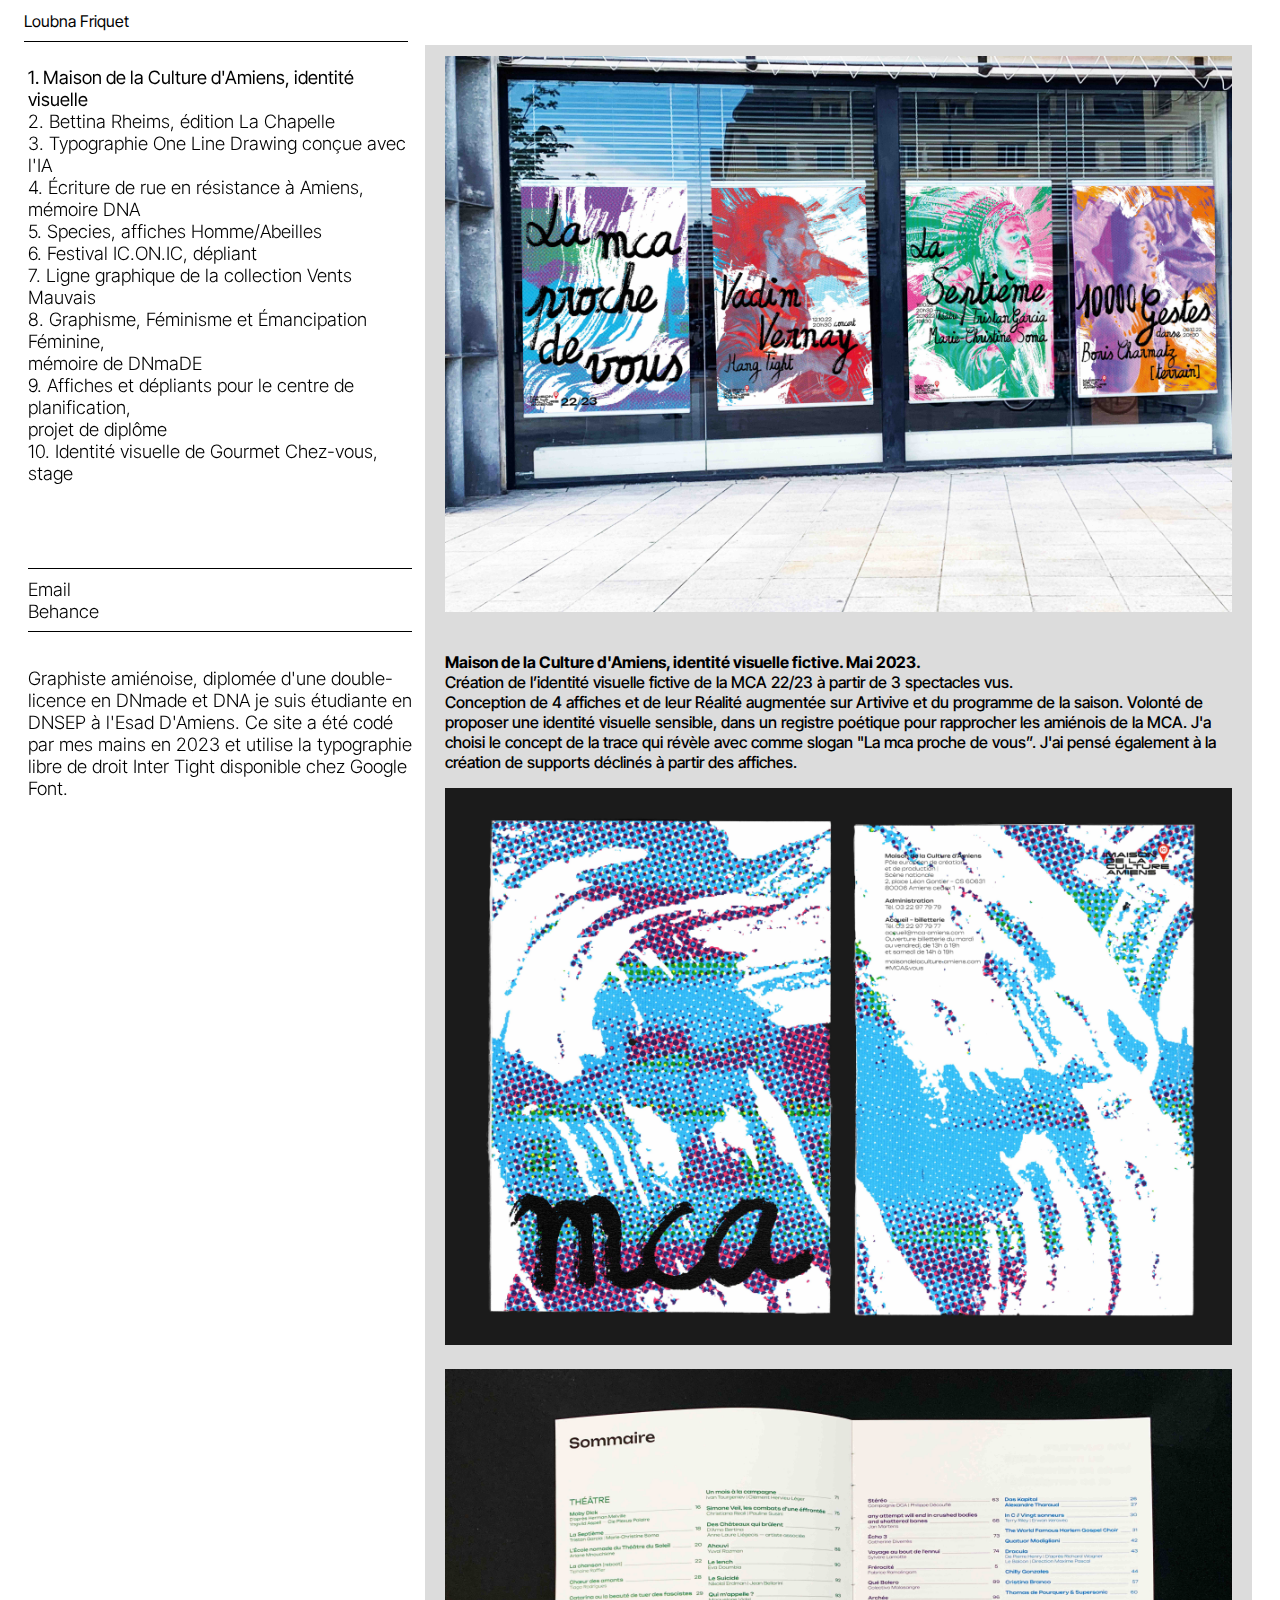
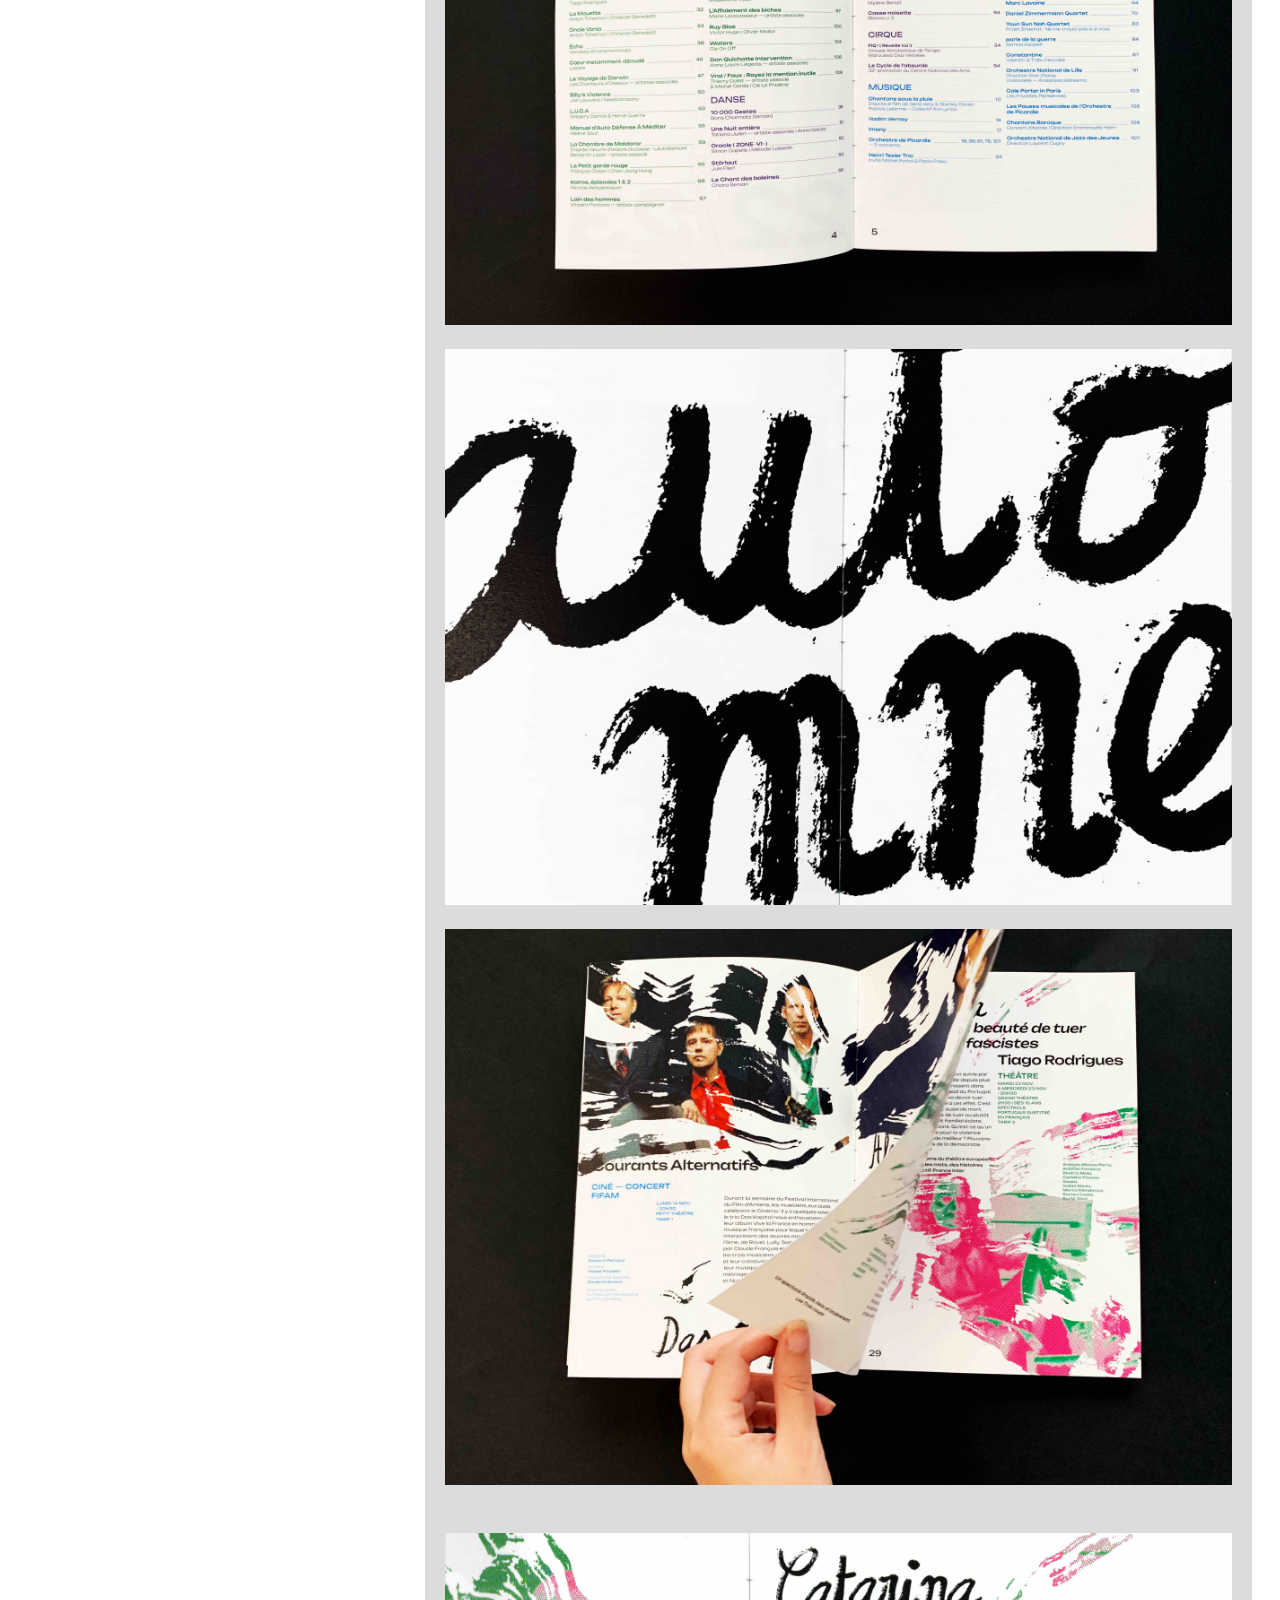
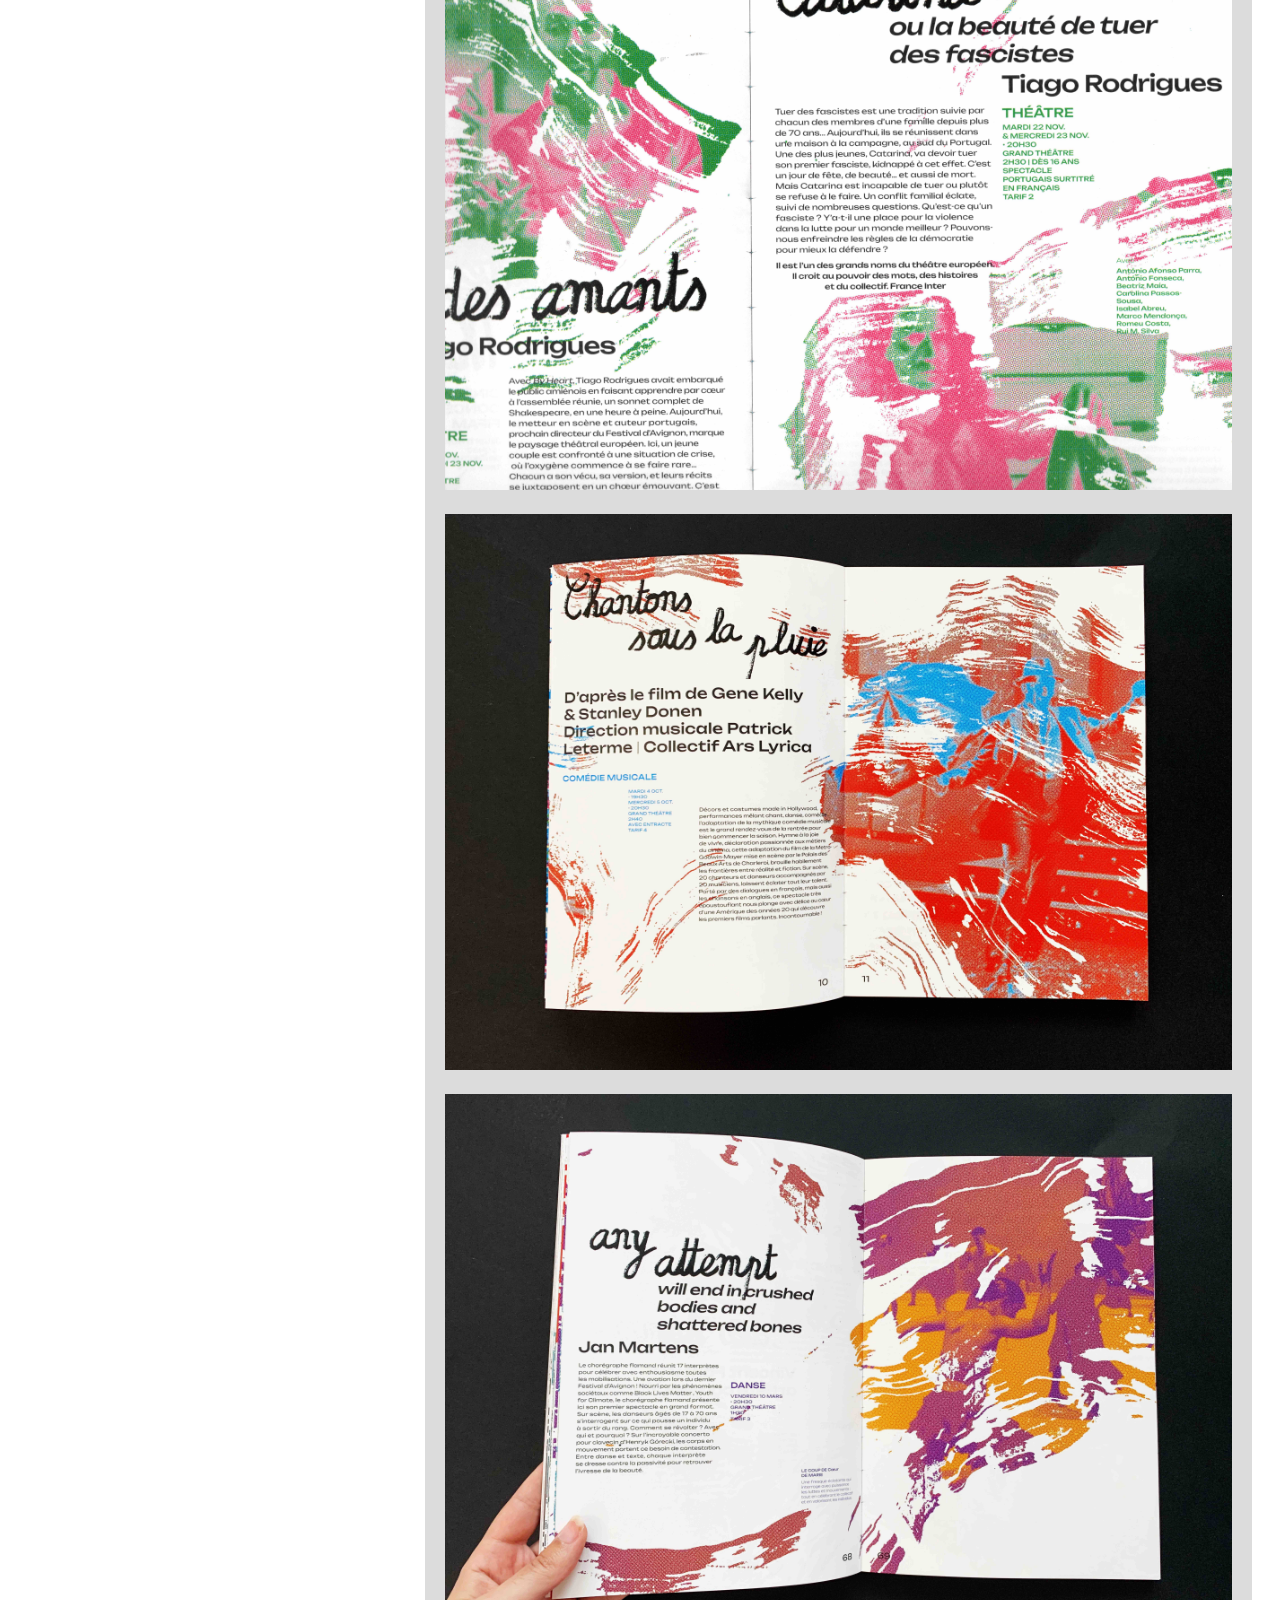
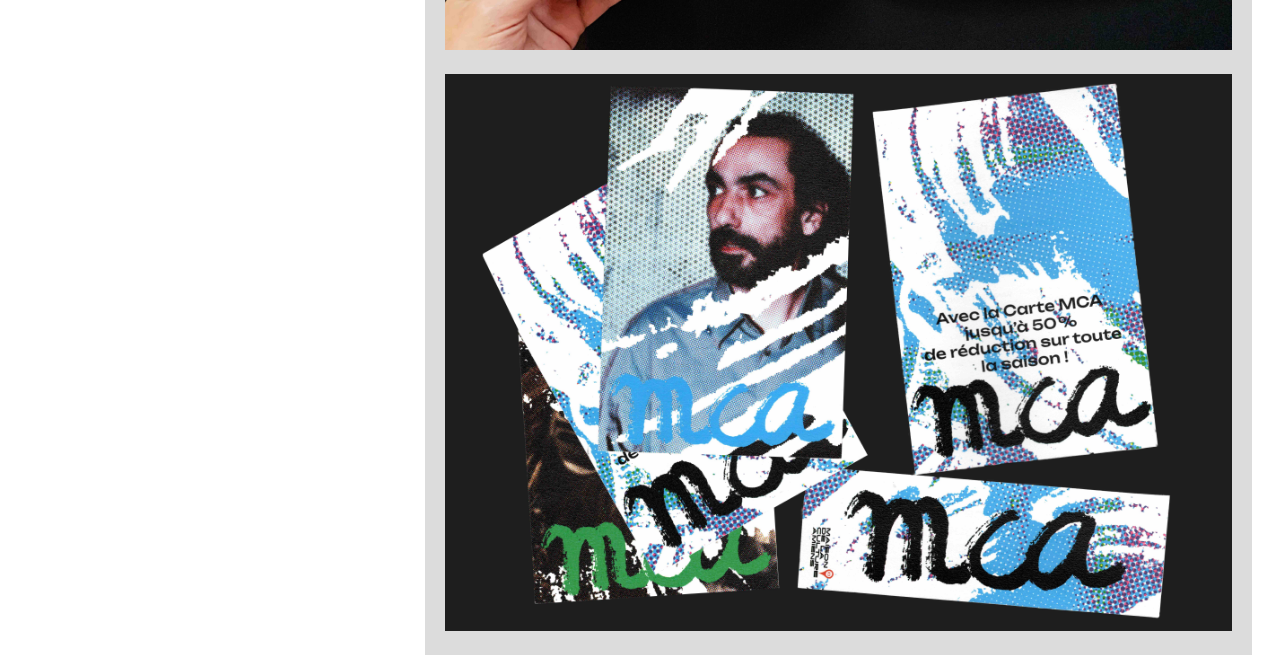
==== index.html @ a7efca05 "Add files via upload" ====
<!DOCTYPE html>
<html> 
  <head> 
    <title> Loubna Friquet </title> 
    <meta charset="UTF-8">
     <link rel="stylesheet" href="style.css">
     
     	<link rel="preconnect" href="https://fonts.googleapis.com">
<link rel="preconnect" href="https://fonts.gstatic.com" crossorigin>
<link href="https://fonts.googleapis.com/css2?family=Inter+Tight:ital,wght@0,200;0,300;0,400;0,500;1,400;1,500&display=swap" rel="stylesheet">

  <link rel="preconnect" href="https://fonts.googleapis.com">
    <link rel="preconnect" href="https://fonts.gstatic.com" crossorigin>
    <link href="https://fonts.googleapis.com/css2?family=Space+Mono:ital,wght@0,400;0,700;1,400;1,700&display=swap" rel="stylesheet">

<meta name="viewport" content="width=device-width, initial-scale=1.0, viewport-fit=cover">

 <script>
        // JavaScript function to toggle the menu visibility
        function toggleMenu() {
            var menu = document.getElementById("menu");
            menu.classList.toggle("active");
        }


</script>



  </head>
  <body>

    <header> 
      <h1> Loubna Friquet
    </h1> 

 <div class="filet1">
 <hr>
 </div>

    </header>

<div class="nav-toggle" onclick="toggleMenu()">
    <span></span>
    <span></span>
    <span></span>
</div>

  
<nav id="menu">

    <ul id=projets>

        
            <a href="index.html"> <strong> 1. Maison de la Culture d'Amiens, identité visuelle </strong> </a> <br>
        
            <a href="bettina/bettina-rheims.html"> 2. Bettina Rheims, édition La Chapelle</a> <br>
        
            <a href="one/one-line-drawing.html"> 3. Typographie One Line Drawing conçue avec l'IA</a> <br>
        
            <a href="memoire-dna/memoire-dna.html#"> 4. Écriture de rue en résistance à Amiens, mémoire DNA </a> <br>
        
            <a href="#"> 5. Species, affiches Homme/Abeilles</a> <br>
        
            <a href="#"> 6. Festival IC.ON.IC, dépliant</a> <br>
        
            <a href="#"> 7. Ligne graphique de la collection Vents Mauvais </a> <br>
        
            <a href="#"> 8. Graphisme, Féminisme et Émancipation Féminine, <br> mémoire de DNmaDE</a> <br>
        
            <a href="#"> 9. Affiches et dépliants pour le centre de planification, <br> projet de diplôme </a> <br>
        
            <a href="#"> 10. Identité visuelle de Gourmet Chez-vous, stage </a> <br>

</ul>

       <ul id=infos>
 <div class="filet2">
 <hr>
 </div>

        <li>
            <a href="mailto:loubna.friquet@gmail.com"> Email</a>
        </li>


        <li>
            <a href="https://www.behance.net/loubnafriq9013"target="_blank" rel="noopener noreferrer"> Behance </a>
         <div class="filet2">
 <hr>
 </div>    
        </li>
</ul>
         <ul id=infos2>

        <li>
            <p>
              Graphiste amiénoise, diplomée d'une double-licence en DNmade et DNA je suis étudiante en DNSEP à l'Esad D'Amiens.
              Ce site a été codé par mes mains en 2023 et utilise la typographie libre de droit Inter Tight disponible chez Google Font.

            </p>
           
        </li>

</ul>

</nav>



<main>

  <div class="container">
    <div class="element1">

  <img src="mca3.jpeg" class="responsive-image">

  </div>

   <div class="element2">
  <p> <strong> Maison de la Culture d'Amiens, identité visuelle fictive. Mai 2023.</strong> <Br>
    Création de l’identité visuelle fictive de la MCA 22/23 à partir de 3 spectacles vus. <br> Conception de 4 affiches et de leur Réalité augmentée sur Artivive et du programme de la saison. 
Volonté de proposer une identité visuelle sensible, dans un registre poétique pour rapprocher les amiénois de la MCA. J'a choisi le concept de la trace qui révèle avec comme slogan "La mca proche de vous”. J'ai pensé également à la création de supports déclinés à partir des affiches. 
  </p>

  </div>
  <div class="element3">
  <img src="mca1.jpeg" alt>
    <img src="mca10.jpeg" alt> 
  <img src="mca4.jpeg" alt>
  <img src="mca8.jpeg" alt>
  <img src="mca9.jpeg" alt>
  <img src="mca.jpeg" alt>
  <img src="mc7.jpeg" alt>
  <img src="mca5.jpeg" alt>
  <div class="element4">
  <img src="mca11.jpeg" alt>
  </div>


</main>

    
  </body>
</html>
---- style.css ----
header {
    margin: 0;
    padding-left: 1rem;
    position: fixed;
    width: 100%;
    height: 5%;
    background-color: white;
}

body {
    margin-top: 0;
}

h1 {
    font-family: 'Inter Tight', sans-serif;
    font-style: regular;
    font-weight: 400;
    font-size: 1rem;
    color: black;
}

hr {
    color: black;
    background-color: black;
    border: none;
    height: 1px;
    width: 30%;
    margin-left: 0;
}

#menu {
    position: fixed;
    width: 33%;
    height: 100%;
    padding-top: 3rem;
    padding-left: 0;
    margin-right: 1rem;
    float: left;
}

#menu {
    font-family: 'Inter Tight', sans-serif;
    font-style: light;
    font-weight: 300;

}

#projets {
    position: fixed;
    width: 30%;
    height: 100%;
    padding-left: 1.25rem;
    float: left;
}

#projets {
    font-family: 'Inter Tight', sans-serif;
    font-style: light;
    font-weight: 300;
    font-size: 1.15rem;  
}

#infos {
    position: fixed;
    width: 100%;
    height: 100%;
    padding-left: 1.25rem;
    top: 60%;
    float: left;
}

#infos {
    font-family: 'Inter Tight', sans-serif;
    font-style: light;
    font-weight: 300;
    font-size: 1.15rem;
}

#infos2 {
    position: fixed;
    padding-left: 1.25rem;
    width: 30%;
    height: 100%;
    top: 70%;
    float: left;
}

#infos2 {
    font-family: 'Inter Tight', sans-serif;
    font-style: light;
    font-weight: 300;
    font-size: 1.15rem;
}

nav ul {
    list-style-type: none;   
}

main {
    width: auto;
    height: auto;
    padding-top: 3.5rem;
    padding-left: 1.25rem;
    padding-right: 1.25rem;
    float: left;
    margin-left: 33%;
    margin-right: 1.25rem;
    background-color: #DCDCDC;
}

a:link, a:visited, a:hover, a:active {
    color: black;
    text-decoration: none;
}




img {
    padding-bottom: 1.25rem;
    width: 100%;
    height: auto;
}




.element2 p {
    font-family: 'Inter Tight', sans-serif;
    font-style: medium;
    font-weight: 500;
    font-size: 1rem;
}

.elementtexte p {
    font-family: 'Inter Tight', sans-serif;
    font-style: medium;
    font-weight: 500;
    font-size: 1rem;
}

.responsive-image {
    width: 100%; /* Remplacez la valeur en pixels par un pourcentage */
    height: auto;
}

@media all and (max-device-width: 991px) {
    #menu {
        position: fixed;
        top: 0;
        left: 0;
        width: 100%;
        height: 100%;
        background-color: white;
        z-index: 999;
        transform: translateX(-100%);
        transition: transform 0.3s ease-in-out;
    }

.filet1 {
    color: black;
    background-color: black;
    border: none;
    height: 1px;
    width: 90%;
    margin-left: 0rem;
}
   
.filet2 {
    color: black;
    background-color: black;
    border: none;
    height: 1px;
    width: 90%;
    margin-left: 1rem;
}

  #projets
  {
  position: fixed;
  width: 100%;
  height: 100%;
  padding-left: 2rem;
  padding: 0;
  float: left;
  display: flex;
  flex-direction: column; 
  
}


 #projets {
    font-family: 'Inter Tight', sans-serif;
    font-style: light;
    font-weight: 300;
    font-size: 0.9rem;


}




    #infos2 {
        top: 15rem;
        left: 1rem;
        max-width: 90%;
        top: 80%;
    }

  #infos {
    position: fixed;
    width: 100%;
    height: 100%;
    padding-left: 1.25rem;
    top: 65%;
    float: left;
}

#infos {
    font-family: 'Inter Tight', sans-serif;
    font-style: light;
    font-weight: 300;
    font-size: 0.9rem;


}

    #infos2 {
        width: 90%;
        font-family: 'Inter Tight', sans-serif;
        font-style: light;
        font-weight: 300;
        font-size: 0.9rem;
    }

    .nav-toggle {
        position: fixed;
        top: 1rem;
        right: 1rem;
        z-index: 1000;
        cursor: pointer;
    }

    .nav-toggle span {
        display: block;
        width: 2.5rem;
        height: 0.125rem;
        margin-bottom: 0.25rem;
        background-color: black;
        transition: transform 0.3s ease-in-out;
    }

    .nav-toggle span:last-child {
        margin-bottom: 0;
    }

    .nav-toggle.active span:first-child {
        transform: translateY(0.375rem) rotate(45deg);
    }

    .nav-toggle.active span:nth-child(2) {
        opacity: 0;
    }

    .nav-toggle.active span:last-child {
        transform: translateY(-0.375rem) rotate(-45deg);
    }

    #menu.active {
        transform: translateX(0);
    }

    #menu ul {
        list-style-type: none;
        padding: 0;
        margin: 0;
    }

    #menu li {
        margin: 0rem;
    }

    #menu a {
        display: block;
        padding: 1rem;
        text-decoration: none;
        color: black;
    }

    main {
        width: 100%;
        margin-left: 0;
        margin-right: 0;
        padding-left: 1.25rem;
        padding-right: 1.25rem;
        padding-bottom: 1.25rem;
        background-color: white;

    }

   

    .element2 p {
        width: 80%;
    }

    .elementtexte p {
        width: 80%;
    }

    body {
        width: fit-content(95%);
        padding-right: 1.25rem;
    }
}
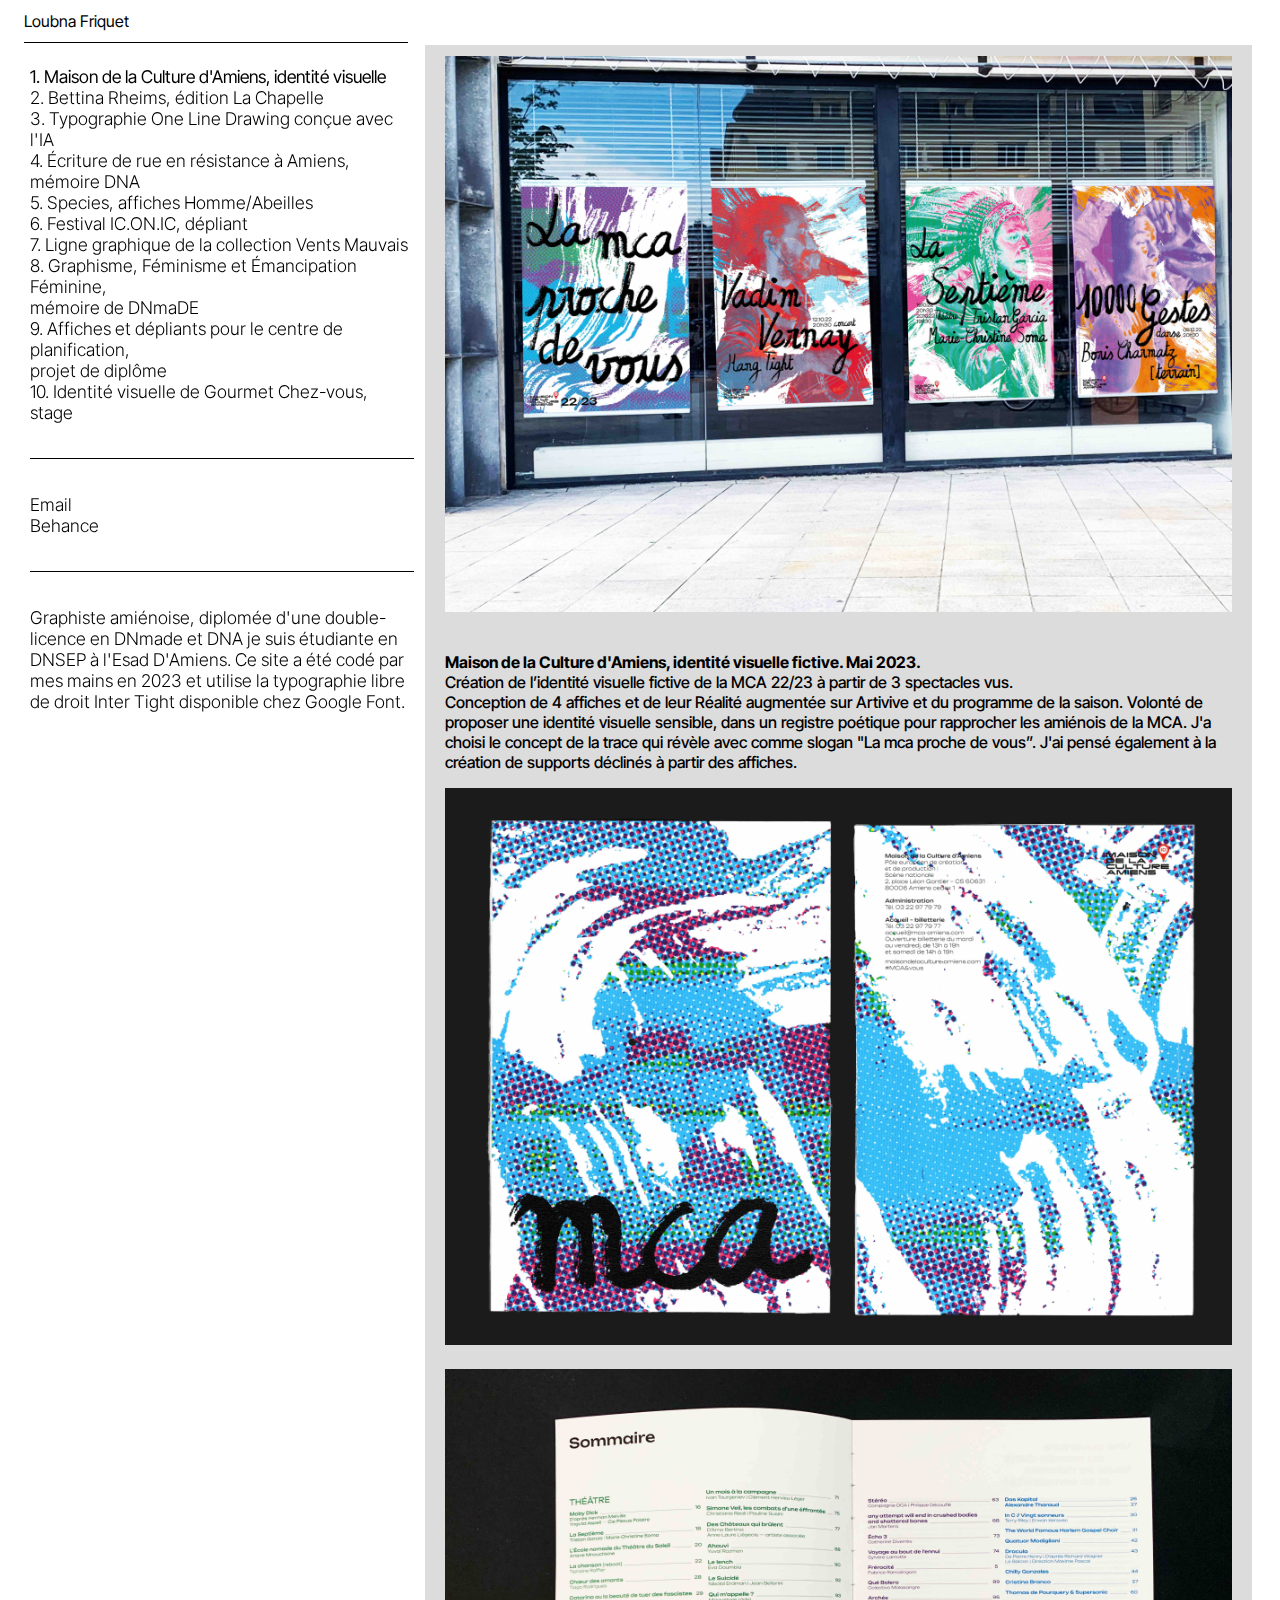
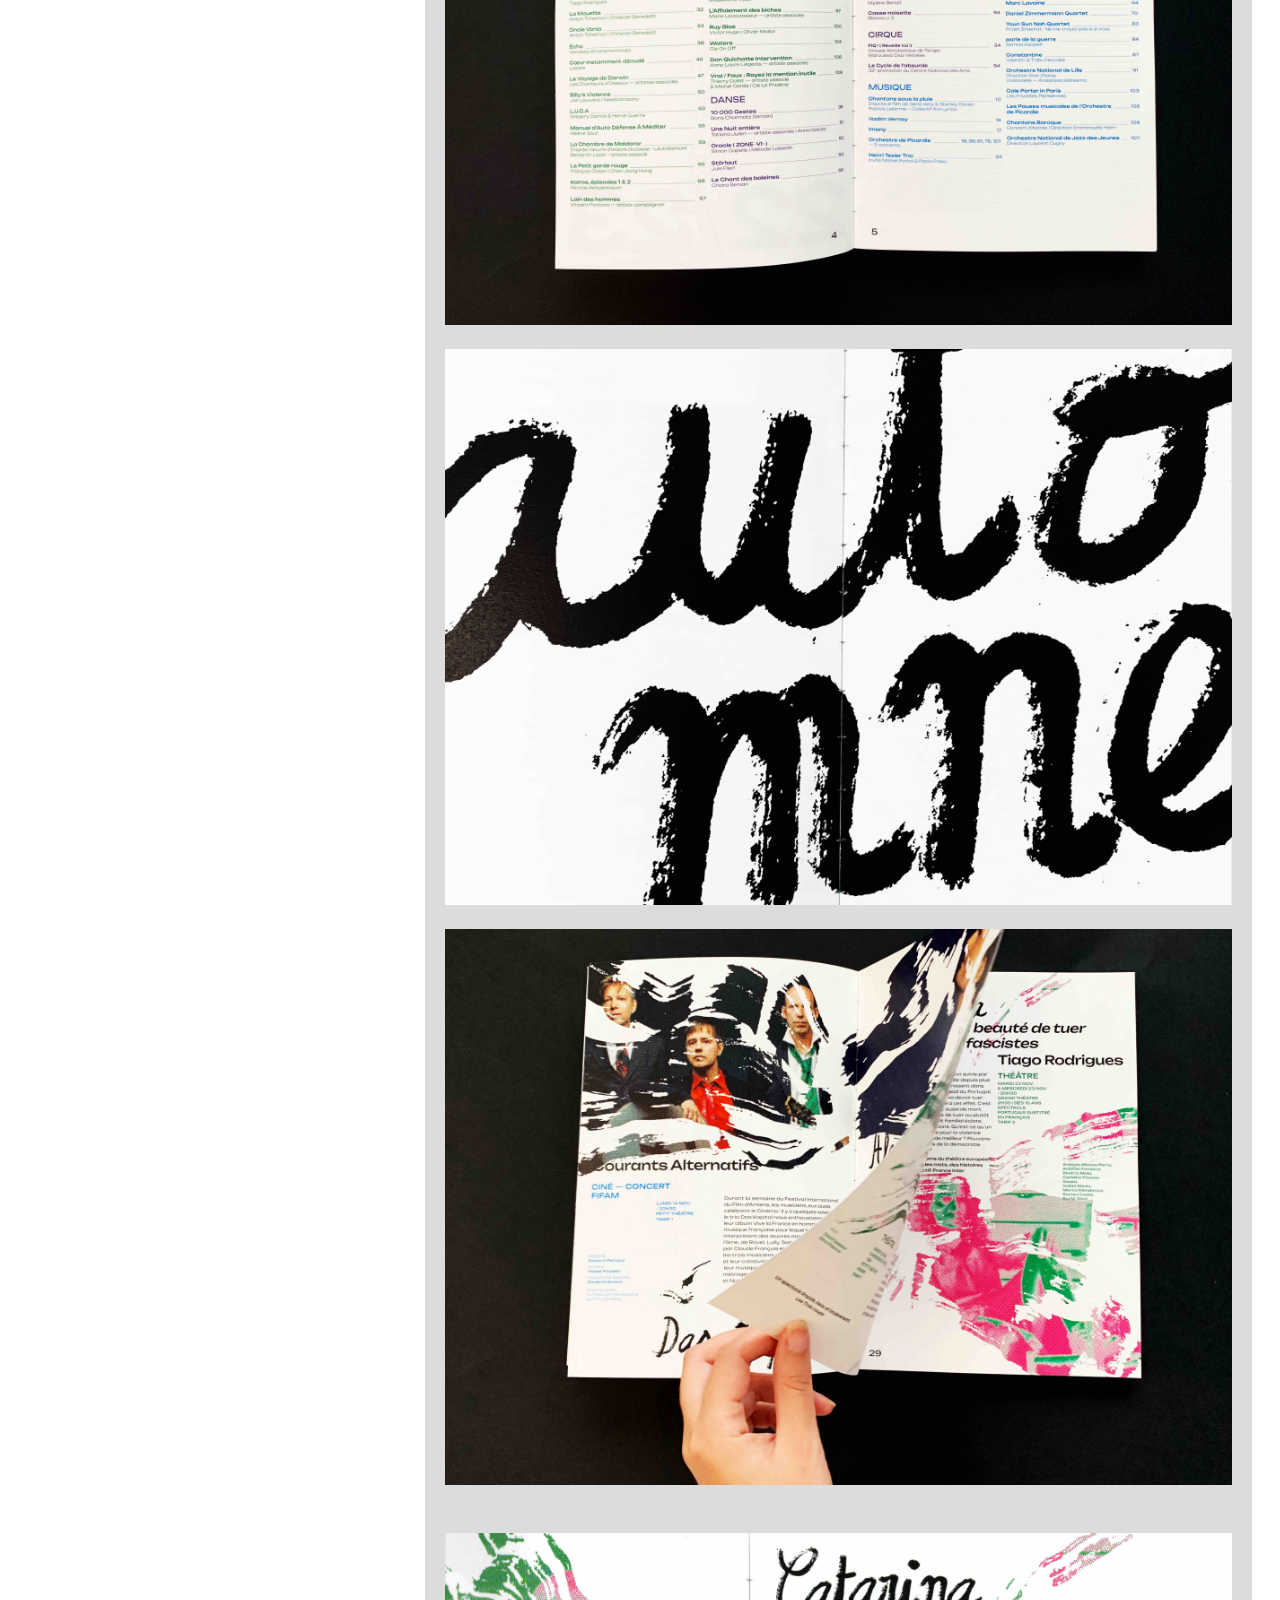
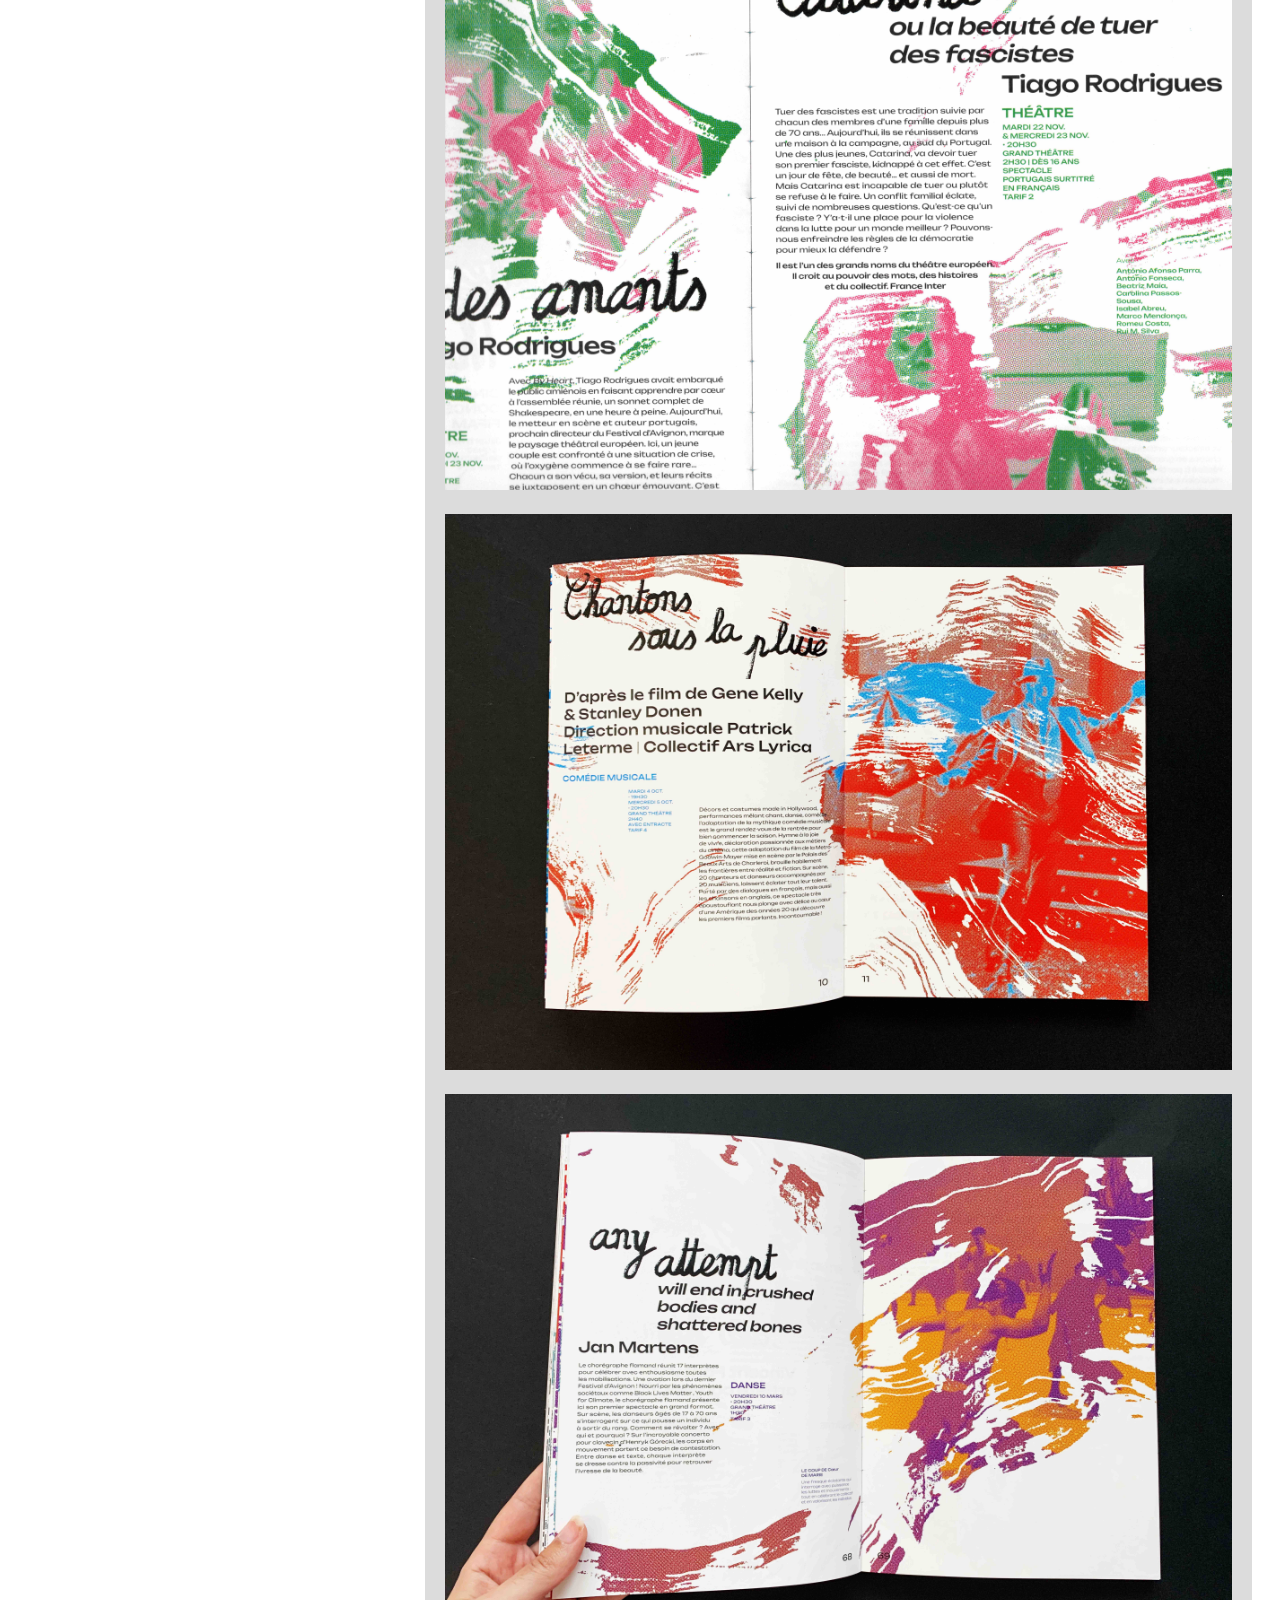
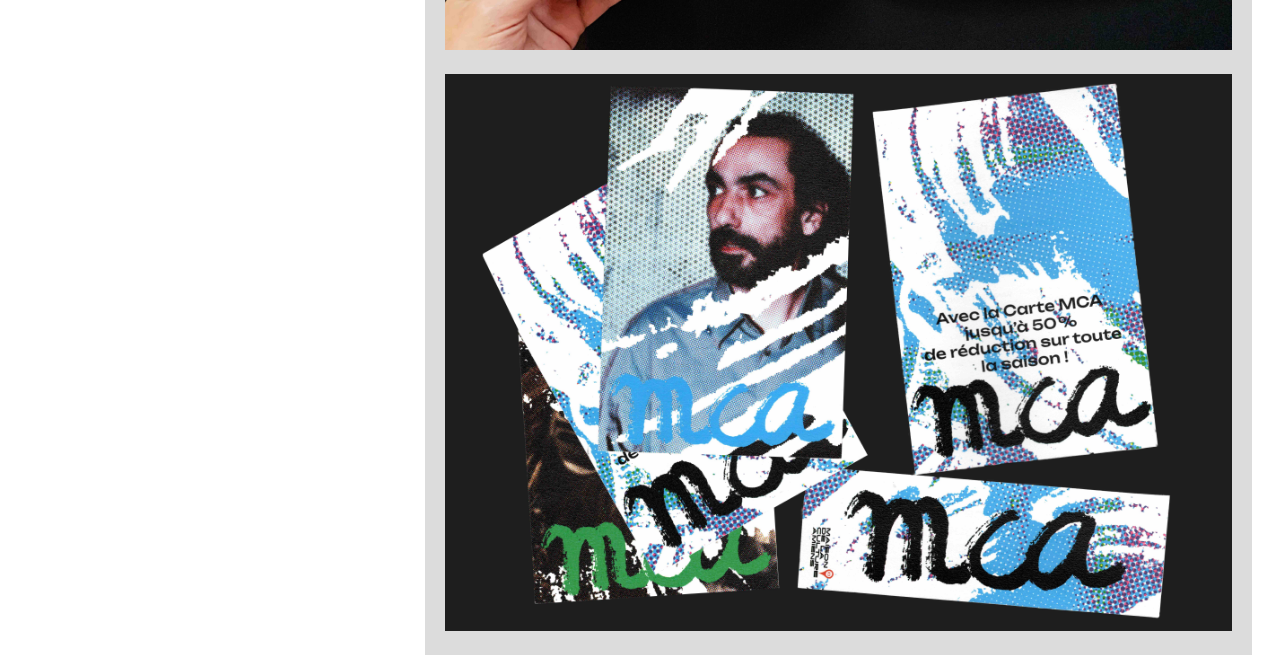
==== commit e8d02e10: "Update index.html" ====
--- a/index.html
+++ b/index.html
@@ -35,7 +35,7 @@
     </h1> 
 
  <div class="filet1">
- <hr>
+ <hr />
  </div>
 
     </header>
@@ -51,33 +51,50 @@
 
     <ul id=projets>
 
+        <li>
+            <a href="index.html"> <strong> 1. Maison de la Culture d'Amiens, identité visuelle </strong> </a> 
+        </li>
+        <li>
+            <a href="bettina/bettina-rheims.html"> 2. Bettina Rheims, édition La Chapelle</a>
+        </li>
+        <li>
+            <a href="one/one-line-drawing.html"> 3. Typographie One Line Drawing conçue avec l'IA</a>
+        </li>
+        <li>
+            <a href="memoire-dna/memoire-dna.html#"> 4. Écriture de rue en résistance à Amiens, mémoire DNA </a>
+        </li>
+
+        <li>
+            <a href="#"> 5. Species, affiches Homme/Abeilles</a>
+        </li>
+
+        <li>
+            <a href="#"> 6. Festival IC.ON.IC, dépliant</a>
+        </li>
+
+        <li>
+            <a href="#"> 7. Ligne graphique de la collection Vents Mauvais </a>
+        </li>
+
+        <li>
+            <a href="#"> 8. Graphisme, Féminisme et Émancipation Féminine, <br> mémoire de DNmaDE</a>
+        </li>
+
+         <li>
+            <a href="#"> 9. Affiches et dépliants pour le centre de planification, <br> projet de diplôme </a>
+        </li>
+
+        <li>
+            <a href="#"> 10. Identité visuelle de Gourmet Chez-vous, stage </a>
         
-            <a href="index.html"> <strong> 1. Maison de la Culture d'Amiens, identité visuelle </strong> </a> <br>
-        
-            <a href="bettina/bettina-rheims.html"> 2. Bettina Rheims, édition La Chapelle</a> <br>
-        
-            <a href="one/one-line-drawing.html"> 3. Typographie One Line Drawing conçue avec l'IA</a> <br>
-        
-            <a href="memoire-dna/memoire-dna.html#"> 4. Écriture de rue en résistance à Amiens, mémoire DNA </a> <br>
-        
-            <a href="#"> 5. Species, affiches Homme/Abeilles</a> <br>
-        
-            <a href="#"> 6. Festival IC.ON.IC, dépliant</a> <br>
-        
-            <a href="#"> 7. Ligne graphique de la collection Vents Mauvais </a> <br>
-        
-            <a href="#"> 8. Graphisme, Féminisme et Émancipation Féminine, <br> mémoire de DNmaDE</a> <br>
-        
-            <a href="#"> 9. Affiches et dépliants pour le centre de planification, <br> projet de diplôme </a> <br>
-        
-            <a href="#"> 10. Identité visuelle de Gourmet Chez-vous, stage </a> <br>
 
-</ul>
+        </li>
 
-       <ul id=infos>
- <div class="filet2">
- <hr>
- </div>
+ 
+ <hr />
+
+
+
 
         <li>
             <a href="mailto:loubna.friquet@gmail.com"> Email</a>
@@ -86,21 +103,21 @@
 
         <li>
             <a href="https://www.behance.net/loubnafriq9013"target="_blank" rel="noopener noreferrer"> Behance </a>
-         <div class="filet2">
- <hr>
- </div>    
         </li>
-</ul>
-         <ul id=infos2>
 
-        <li>
+   
+    <hr/>   
+
+        
+
+      
             <p>
               Graphiste amiénoise, diplomée d'une double-licence en DNmade et DNA je suis étudiante en DNSEP à l'Esad D'Amiens.
               Ce site a été codé par mes mains en 2023 et utilise la typographie libre de droit Inter Tight disponible chez Google Font.
 
             </p>
            
-        </li>
+        
 
 </ul>
 
@@ -113,7 +130,7 @@
   <div class="container">
     <div class="element1">
 
-  <img src="mca3.jpeg" class="responsive-image">
+  <img src="mca3.jpeg">
 
   </div>
 
@@ -133,13 +150,12 @@
   <img src="mca.jpeg" alt>
   <img src="mc7.jpeg" alt>
   <img src="mca5.jpeg" alt>
-  <div class="element4">
   <img src="mca11.jpeg" alt>
-  </div>
+
 
 
 </main>
 
     
   </body>
-</html>+</html>
--- a/style.css
+++ b/style.css
@@ -1,6 +1,6 @@
 header {
     margin: 0;
-    padding-left: 1rem;
+    padding-left: 1em;
     position: fixed;
     width: 100%;
     height: 5%;
@@ -15,28 +15,49 @@
     font-family: 'Inter Tight', sans-serif;
     font-style: regular;
     font-weight: 400;
-    font-size: 1rem;
-    color: black;
-}
-
-hr {
+    font-size: 1em;
+    color: black;
+}
+
+.filet1
+{
     color: black;
     background-color: black;
     border: none;
     height: 1px;
     width: 30%;
     margin-left: 0;
-}
+    margin-top: -1.3em;
+    margin-bottom: 2em;
+}
+
+
+hr
+{
+    color: black;
+    background-color: black;
+    border: none;
+    height: 1px;
+    width: 100%;
+    margin-left: 0;
+    margin-top: 2em;
+    margin-bottom: 2em;
+}
+
 
 #menu {
     position: fixed;
     width: 33%;
     height: 100%;
-    padding-top: 3rem;
+    padding-top: 3em;
     padding-left: 0;
-    margin-right: 1rem;
+    margin-right: 1em;
     float: left;
-}
+ 
+ 
+}
+
+
 
 #menu {
     font-family: 'Inter Tight', sans-serif;
@@ -48,8 +69,8 @@
 #projets {
     position: fixed;
     width: 30%;
-    height: 100%;
-    padding-left: 1.25rem;
+    max-height: 100%;
+    padding-left: 1.25em;
     float: left;
 }
 
@@ -57,40 +78,12 @@
     font-family: 'Inter Tight', sans-serif;
     font-style: light;
     font-weight: 300;
-    font-size: 1.15rem;  
-}
-
-#infos {
-    position: fixed;
-    width: 100%;
-    height: 100%;
-    padding-left: 1.25rem;
-    top: 60%;
-    float: left;
-}
-
-#infos {
-    font-family: 'Inter Tight', sans-serif;
-    font-style: light;
-    font-weight: 300;
-    font-size: 1.15rem;
-}
-
-#infos2 {
-    position: fixed;
-    padding-left: 1.25rem;
-    width: 30%;
-    height: 100%;
-    top: 70%;
-    float: left;
-}
-
-#infos2 {
-    font-family: 'Inter Tight', sans-serif;
-    font-style: light;
-    font-weight: 300;
-    font-size: 1.15rem;
-}
+    font-size: 1.1em;
+    overflow-y: scroll; /* Permet de faire défiler le contenu si nécessaire */
+}
+
+
+
 
 nav ul {
     list-style-type: none;   
@@ -99,12 +92,12 @@
 main {
     width: auto;
     height: auto;
-    padding-top: 3.5rem;
-    padding-left: 1.25rem;
-    padding-right: 1.25rem;
+    padding-top: 3.5em;
+    padding-left: 1.25em;
+    padding-right: 1.25em;
     float: left;
     margin-left: 33%;
-    margin-right: 1.25rem;
+    margin-right: 1.25em;
     background-color: #DCDCDC;
 }
 
@@ -117,7 +110,7 @@
 
 
 img {
-    padding-bottom: 1.25rem;
+    padding-bottom: 1.25em;
     width: 100%;
     height: auto;
 }
@@ -129,14 +122,14 @@
     font-family: 'Inter Tight', sans-serif;
     font-style: medium;
     font-weight: 500;
-    font-size: 1rem;
+    font-size: 1em;
 }
 
 .elementtexte p {
     font-family: 'Inter Tight', sans-serif;
     font-style: medium;
     font-weight: 500;
-    font-size: 1rem;
+    font-size: 1em;
 }
 
 .responsive-image {
@@ -158,21 +151,16 @@
     }
 
 .filet1 {
-    color: black;
-    background-color: black;
-    border: none;
-    height: 1px;
+ 
     width: 90%;
-    margin-left: 0rem;
+    margin-left: 0em;
 }
    
-.filet2 {
-    color: black;
-    background-color: black;
-    border: none;
-    height: 1px;
-    width: 90%;
-    margin-left: 1rem;
+hr {
+    
+    max-width: 90%;
+    margin-left: 1em;
+
 }
 
   #projets
@@ -180,7 +168,7 @@
   position: fixed;
   width: 100%;
   height: 100%;
-  padding-left: 2rem;
+  padding-left: 2em;
   padding: 0;
   float: left;
   display: flex;
@@ -193,46 +181,11 @@
     font-family: 'Inter Tight', sans-serif;
     font-style: light;
     font-weight: 300;
-    font-size: 0.9rem;
-
-
-}
-
-
-
-
-    #infos2 {
-        top: 15rem;
-        left: 1rem;
-        max-width: 90%;
-        top: 80%;
-    }
-
-  #infos {
-    position: fixed;
-    width: 100%;
-    height: 100%;
-    padding-left: 1.25rem;
-    top: 65%;
-    float: left;
-}
-
-#infos {
-    font-family: 'Inter Tight', sans-serif;
-    font-style: light;
-    font-weight: 300;
-    font-size: 0.9rem;
-
-
-}
-
-    #infos2 {
-        width: 90%;
-        font-family: 'Inter Tight', sans-serif;
-        font-style: light;
-        font-weight: 300;
-        font-size: 0.9rem;
-    }
+    font-size: 0.7em;
+
+
+}
+
 
     .nav-toggle {
         position: fixed;
@@ -278,12 +231,12 @@
     }
 
     #menu li {
-        margin: 0rem;
+        margin: 0em;
     }
 
     #menu a {
         display: block;
-        padding: 1rem;
+        padding: 1em;
         text-decoration: none;
         color: black;
     }
@@ -292,25 +245,19 @@
         width: 100%;
         margin-left: 0;
         margin-right: 0;
-        padding-left: 1.25rem;
-        padding-right: 1.25rem;
-        padding-bottom: 1.25rem;
+        padding-left: 1.25em;
+        padding-right: 1.25em;
+        padding-bottom: 1.25em;
         background-color: white;
 
     }
 
    
 
-    .element2 p {
-        width: 80%;
-    }
-
-    .elementtexte p {
-        width: 80%;
-    }
 
     body {
         width: fit-content(95%);
-        padding-right: 1.25rem;
-    }
-}
+        padding-right: 1.25em;
+    }
+
+
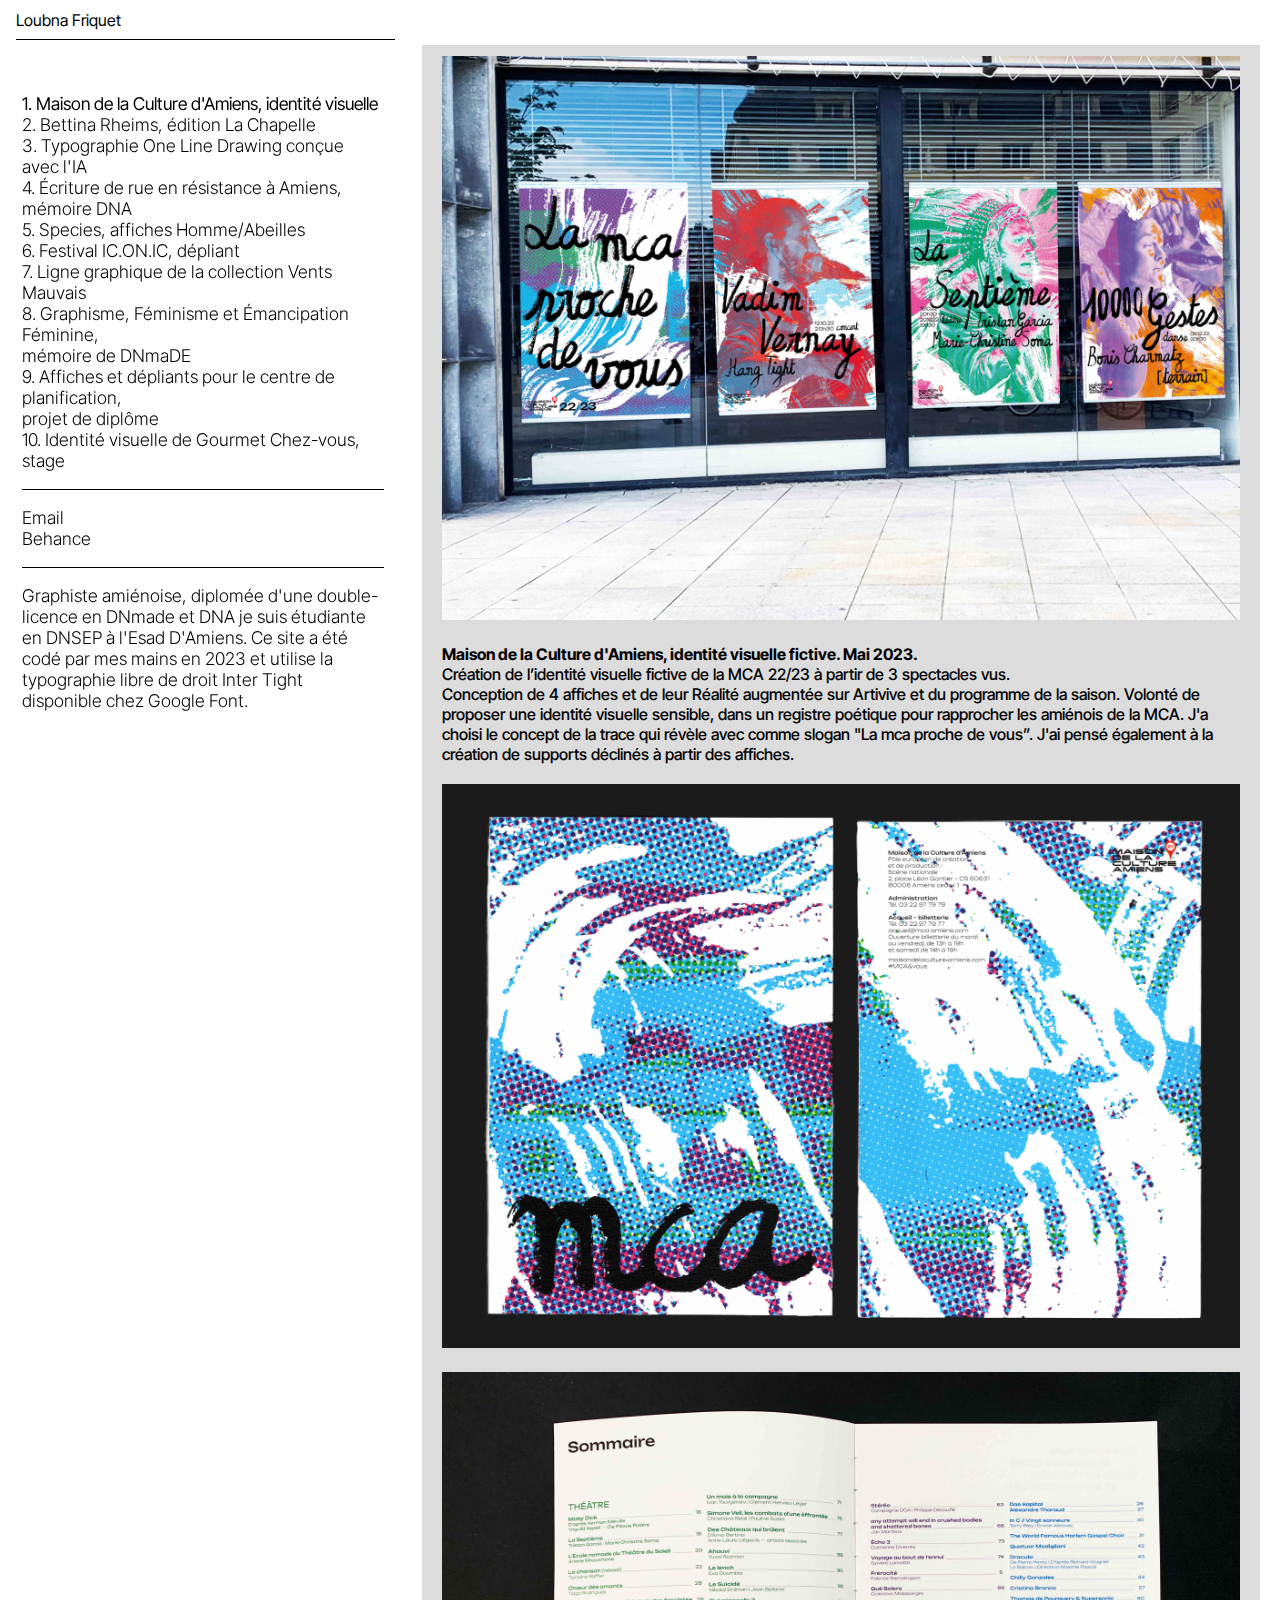
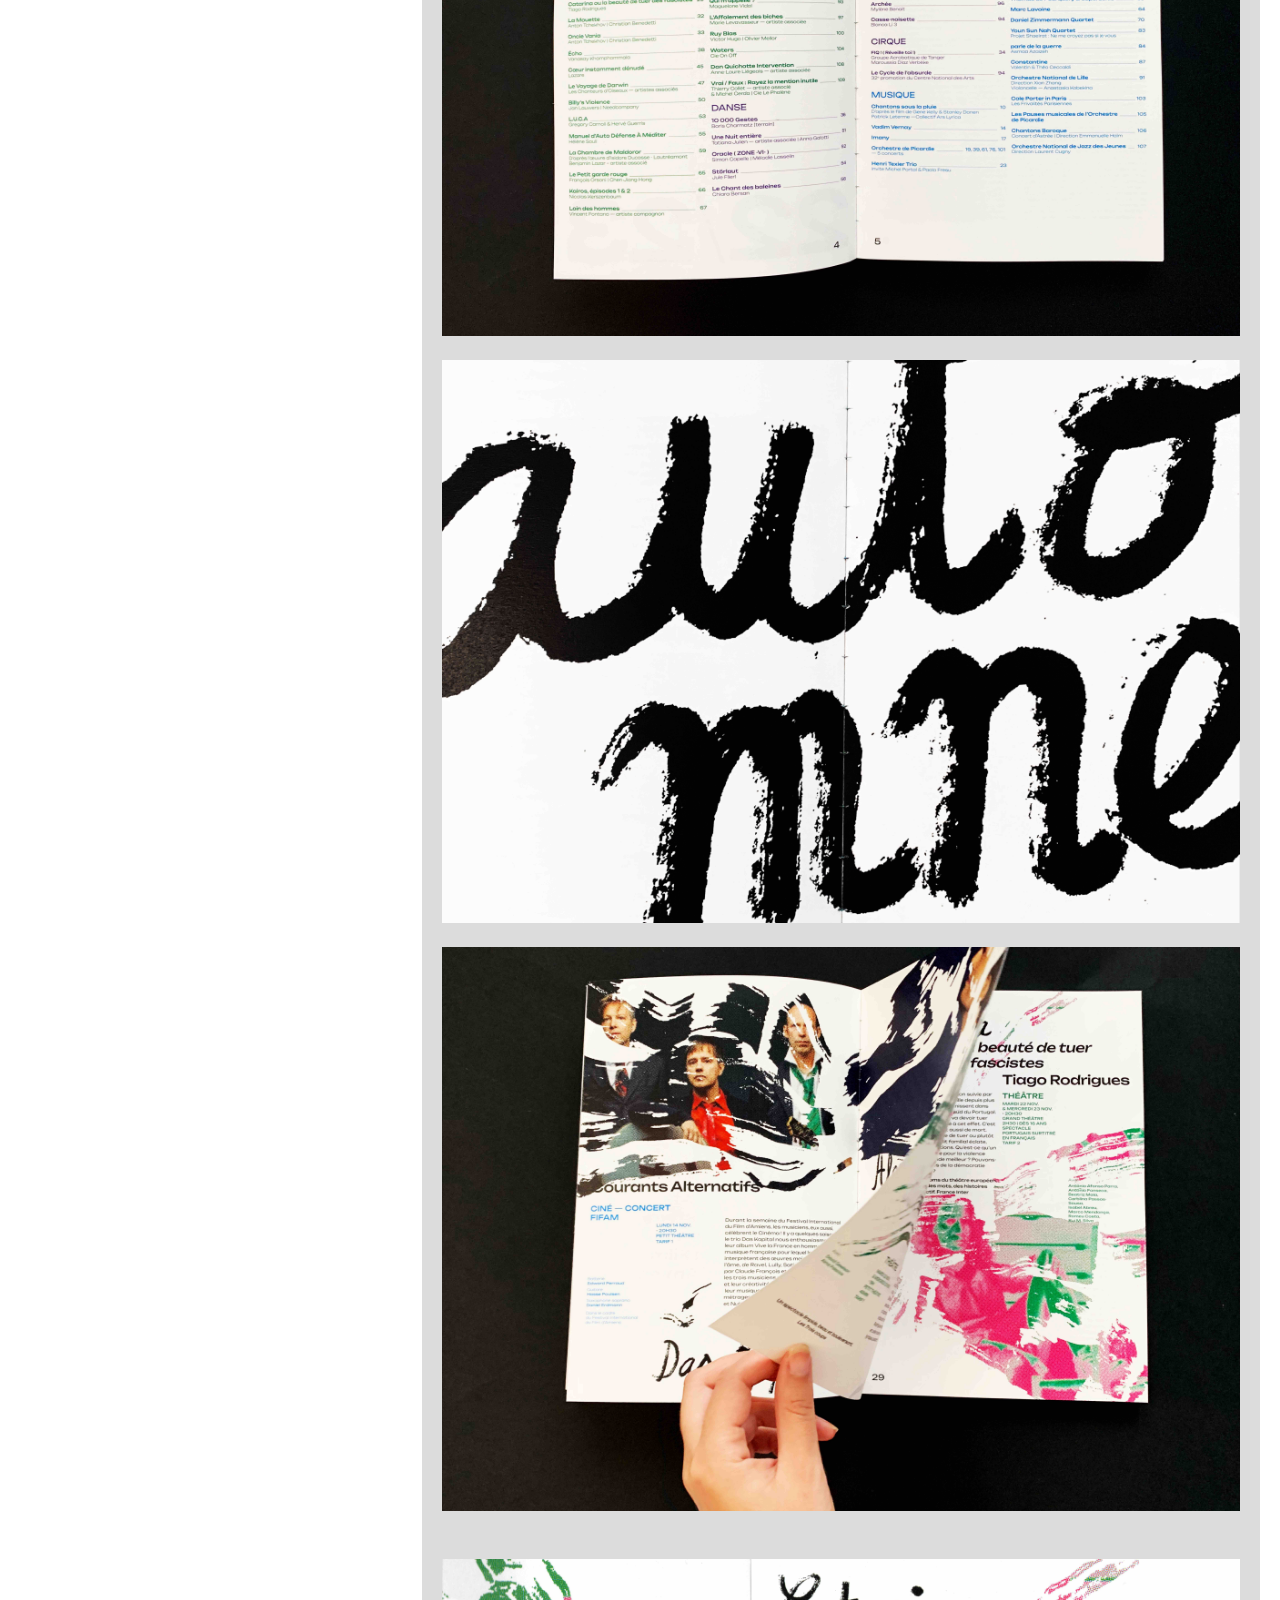
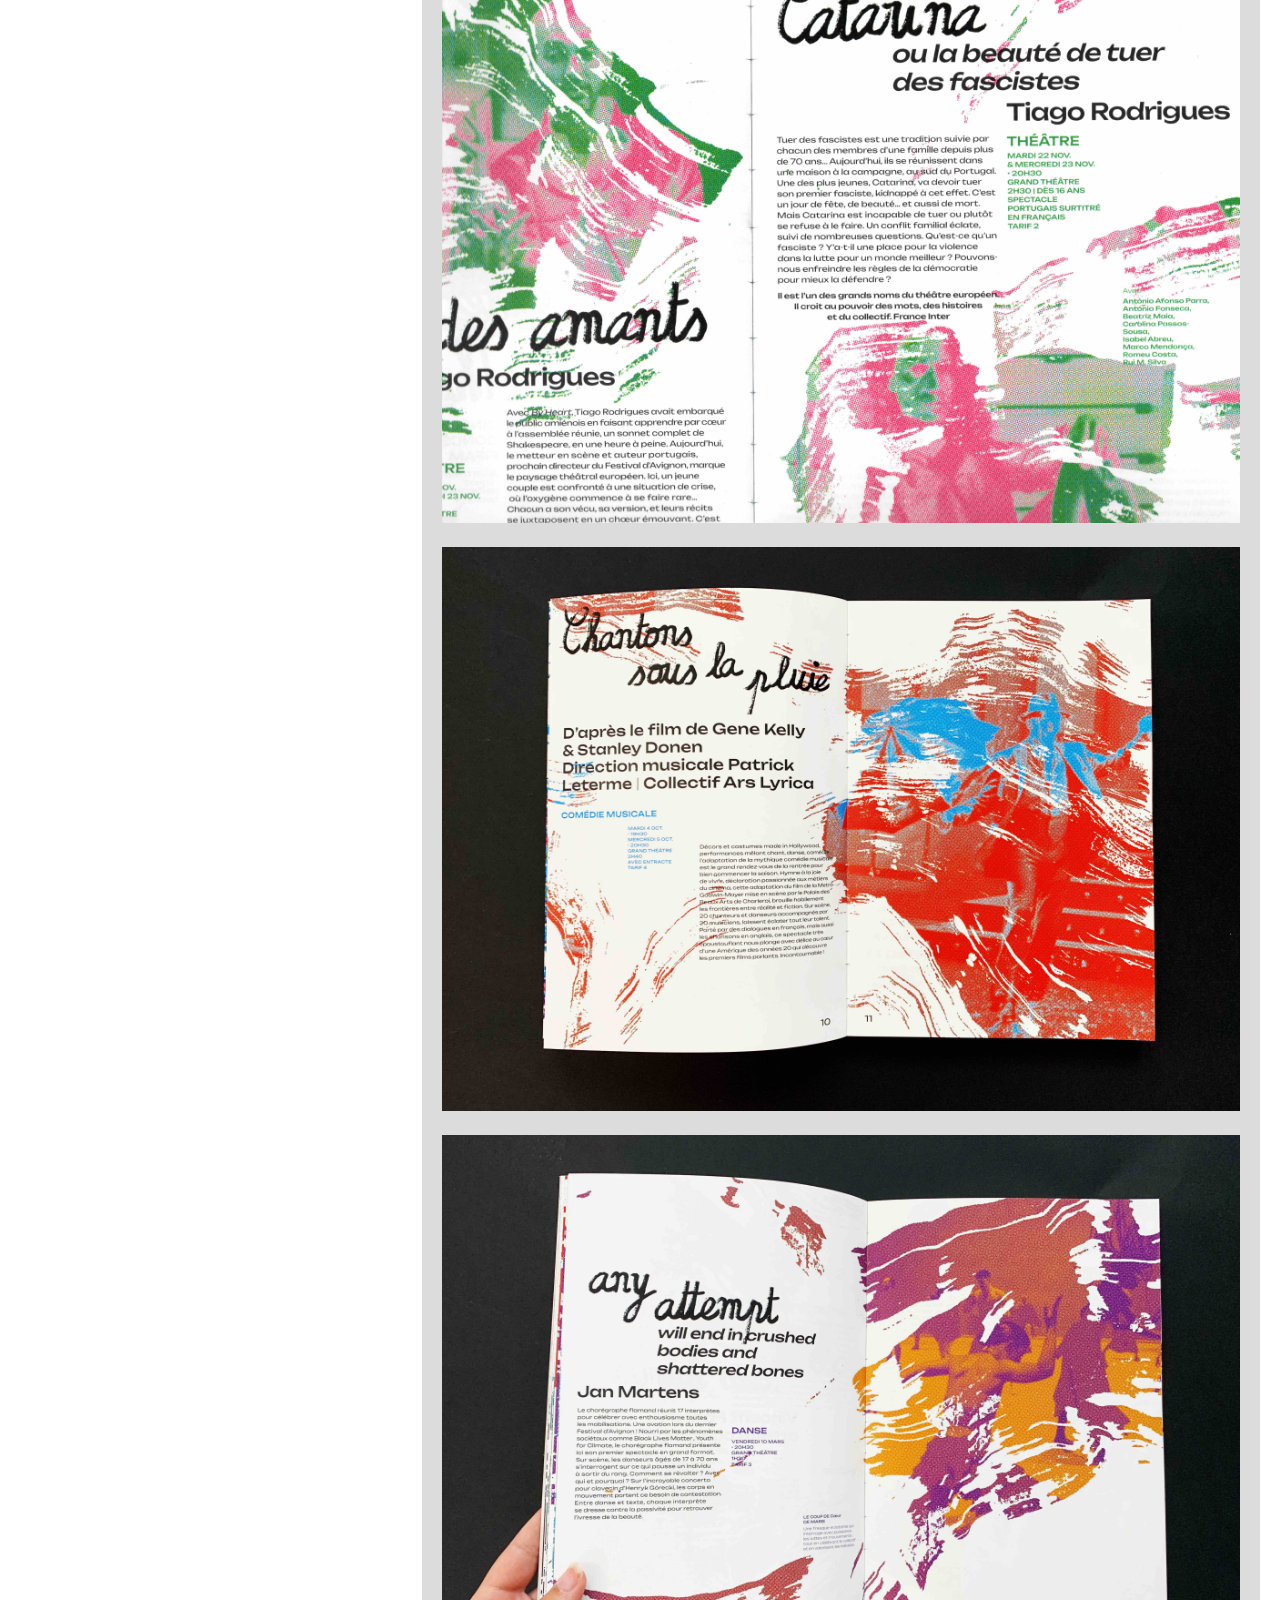
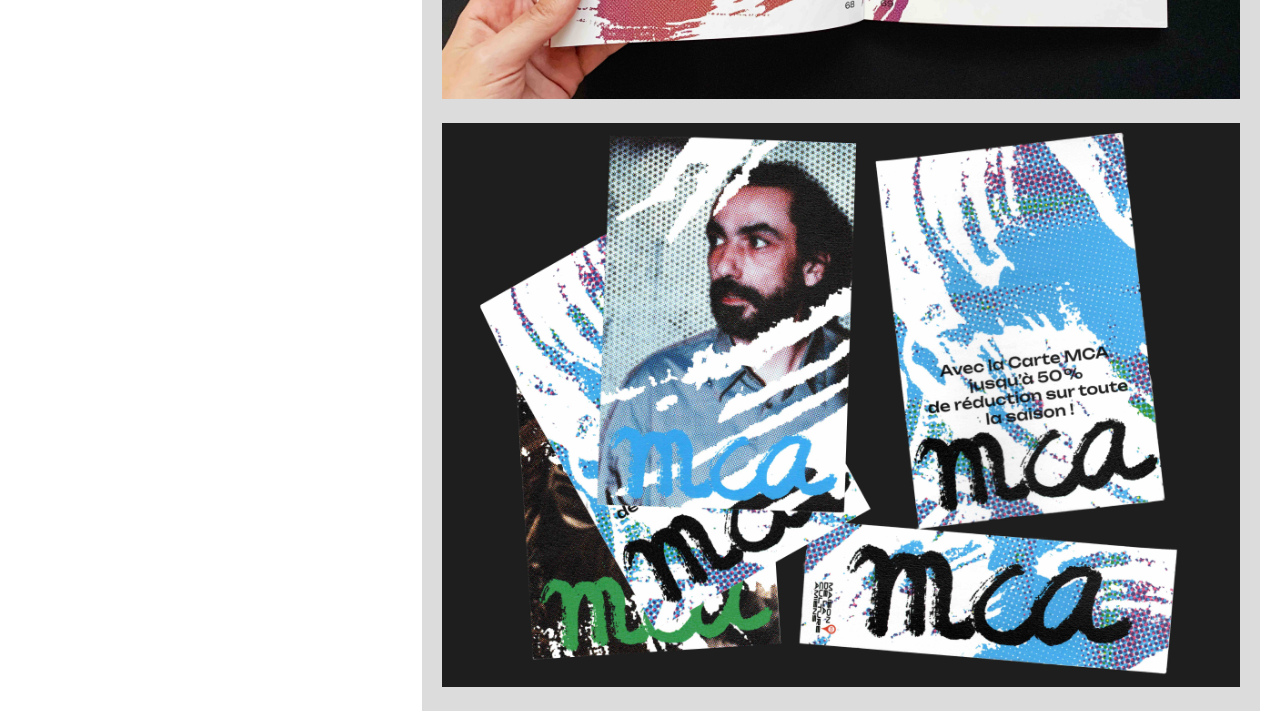
==== commit 422de0e3: "Update index.html" ====
--- a/index.html
+++ b/index.html
@@ -4,6 +4,10 @@
     <title> Loubna Friquet </title> 
     <meta charset="UTF-8">
      <link rel="stylesheet" href="style.css">
+
+     <meta charset="UTF-8">
+    <meta name="viewport" content="width=device-width, initial-scale=1, maximum-scale=1, user-scalable=0">
+    
      
      	<link rel="preconnect" href="https://fonts.googleapis.com">
 <link rel="preconnect" href="https://fonts.gstatic.com" crossorigin>
@@ -13,7 +17,6 @@
     <link rel="preconnect" href="https://fonts.gstatic.com" crossorigin>
     <link href="https://fonts.googleapis.com/css2?family=Space+Mono:ital,wght@0,400;0,700;1,400;1,700&display=swap" rel="stylesheet">
 
-<meta name="viewport" content="width=device-width, initial-scale=1.0, viewport-fit=cover">
 
  <script>
         // JavaScript function to toggle the menu visibility
@@ -91,7 +94,7 @@
         </li>
 
  
- <hr />
+ <hr/>
 
 
 
@@ -111,11 +114,13 @@
         
 
       
-            <p>
+           <li>
+            <div class="texte">
+
               Graphiste amiénoise, diplomée d'une double-licence en DNmade et DNA je suis étudiante en DNSEP à l'Esad D'Amiens.
               Ce site a été codé par mes mains en 2023 et utilise la typographie libre de droit Inter Tight disponible chez Google Font.
-
-            </p>
+             </div>
+          </li>
            
         
 
--- a/style.css
+++ b/style.css
@@ -1,10 +1,64 @@
+/* Mettez ces styles au début de votre fichier CSS pour les éléments de base */
+* {
+    margin: 0;
+    padding: 0;
+    box-sizing: border-box;
+}
+
+body {
+    margin-top: 0;
+    font-family: 'Inter Tight', sans-serif;
+    font-weight: 400;
+    font-size: 1em;
+    color: black;
+}
+
 header {
-    margin: 0;
-    padding-left: 1em;
     position: fixed;
     width: 100%;
     height: 5%;
     background-color: white;
+    padding-left: 1em;
+    z-index: 100; /* Pour être au-dessus du menu mobile */
+}
+
+hr {
+    color: black;
+    background-color: black;
+    border: none;
+    height: 1px;
+    width: 100%;
+    margin: 2em 0; /* Espacement en haut et en bas du hr */
+}
+
+ p {
+        padding-bottom: 1.25em;
+    }
+
+#menu {
+    position: fixed;
+    top: 5%; /* Pour éviter de chevaucher le header */
+    width: 33%;
+    height: 95%; /* Hauteur ajustée pour laisser de l'espace en haut */
+    padding-top: 3em;
+    padding-left: 0;
+    margin-right: 1em;
+    float: left;
+    overflow-y: scroll; /* Permet de faire défiler le contenu si nécessaire */
+    font-family: 'Inter Tight', sans-serif;
+    font-weight: 300;
+}
+
+#projets {
+    position: fixed;
+    width: 30%;
+    max-height: 100%;
+    padding-left: 1.25em;
+    float: left;
+    overflow-y: scroll;
+    font-family: 'Inter Tight', sans-serif;
+    font-weight: 300;
+    font-size: 1em;
 }
 
 body {
@@ -16,6 +70,7 @@
     font-style: regular;
     font-weight: 400;
     font-size: 1em;
+    padding-top:0.6em;
     color: black;
 }
 
@@ -27,7 +82,7 @@
     height: 1px;
     width: 30%;
     margin-left: 0;
-    margin-top: -1.3em;
+    margin-top: -0.4em;
     margin-bottom: 2em;
 }
 
@@ -40,8 +95,8 @@
     height: 1px;
     width: 100%;
     margin-left: 0;
-    margin-top: 2em;
-    margin-bottom: 2em;
+    margin-top: 1em;
+    margin-bottom: 1em;
 }
 
 
@@ -66,20 +121,14 @@
 
 }
 
-#projets {
-    position: fixed;
-    width: 30%;
-    max-height: 100%;
-    padding-left: 1.25em;
-    float: left;
-}
+
 
 #projets {
     font-family: 'Inter Tight', sans-serif;
     font-style: light;
     font-weight: 300;
     font-size: 1.1em;
-    overflow-y: scroll; /* Permet de faire défiler le contenu si nécessaire */
+    overflow-y: scroll; 
 }
 
 
@@ -138,6 +187,7 @@
 }
 
 @media all and (max-device-width: 991px) {
+    /* Styles pour les écrans de taille maximale de 991px (tailles de téléphone) */
     #menu {
         position: fixed;
         top: 0;
@@ -148,46 +198,41 @@
         z-index: 999;
         transform: translateX(-100%);
         transition: transform 0.3s ease-in-out;
-    }
-
-.filet1 {
+        margin-left: 0;
+        overflow-y: auto; /* Permet de faire défiler le contenu du menu */
+    }
+
+    hr {
+        max-width: 90%;
+        margin-left: 1em;
+    }
+
+    #projets {
+        position: fixed;
+        width: 100%;
+        height: 100%;
+        padding-left: 1.25em;
+        padding-bottom: 1.25em;
+        padding: 0;
+        float: left;
+        display: flex;
+        flex-direction: column;
+    }
+
+    #projets {
+        font-size: 12px; /* Taille de police ajustée */
+    }
+    
+    .filet1 {
  
     width: 90%;
     margin-left: 0em;
-}
-   
-hr {
-    
-    max-width: 90%;
-    margin-left: 1em;
-
-}
-
-  #projets
-  {
-  position: fixed;
-  width: 100%;
-  height: 100%;
-  padding-left: 2em;
-  padding: 0;
-  float: left;
-  display: flex;
-  flex-direction: column; 
-  
-}
-
-
- #projets {
-    font-family: 'Inter Tight', sans-serif;
-    font-style: light;
-    font-weight: 300;
-    font-size: 0.7em;
-
-
-}
-
-
-    .nav-toggle {
+    margin-top: -5em;
+    background-color: white;
+    color: white
+
+}
+ .nav-toggle {
         position: fixed;
         top: 1rem;
         right: 1rem;
@@ -243,21 +288,37 @@
 
     main {
         width: 100%;
-        margin-left: 0;
+        margin-left: 0.6em;
         margin-right: 0;
+        padding-top: 4em;
         padding-left: 1.25em;
         padding-right: 1.25em;
-        padding-bottom: 1.25em;
-        background-color: white;
-
-    }
-
+      
+       
+
+    }
+.texte
+{
+       
+        padding-left: 1.25em;
+        padding-right: 1.25em;
+      
+       
+
+    }
+
+    .filet1
+{
+    margin-top: -4em;
    
+}
+
+   
 
 
     body {
-        width: fit-content(95%);
+        width: fit-content(95%); 
         padding-right: 1.25em;
-    }
-
-
+        
+    }
+}
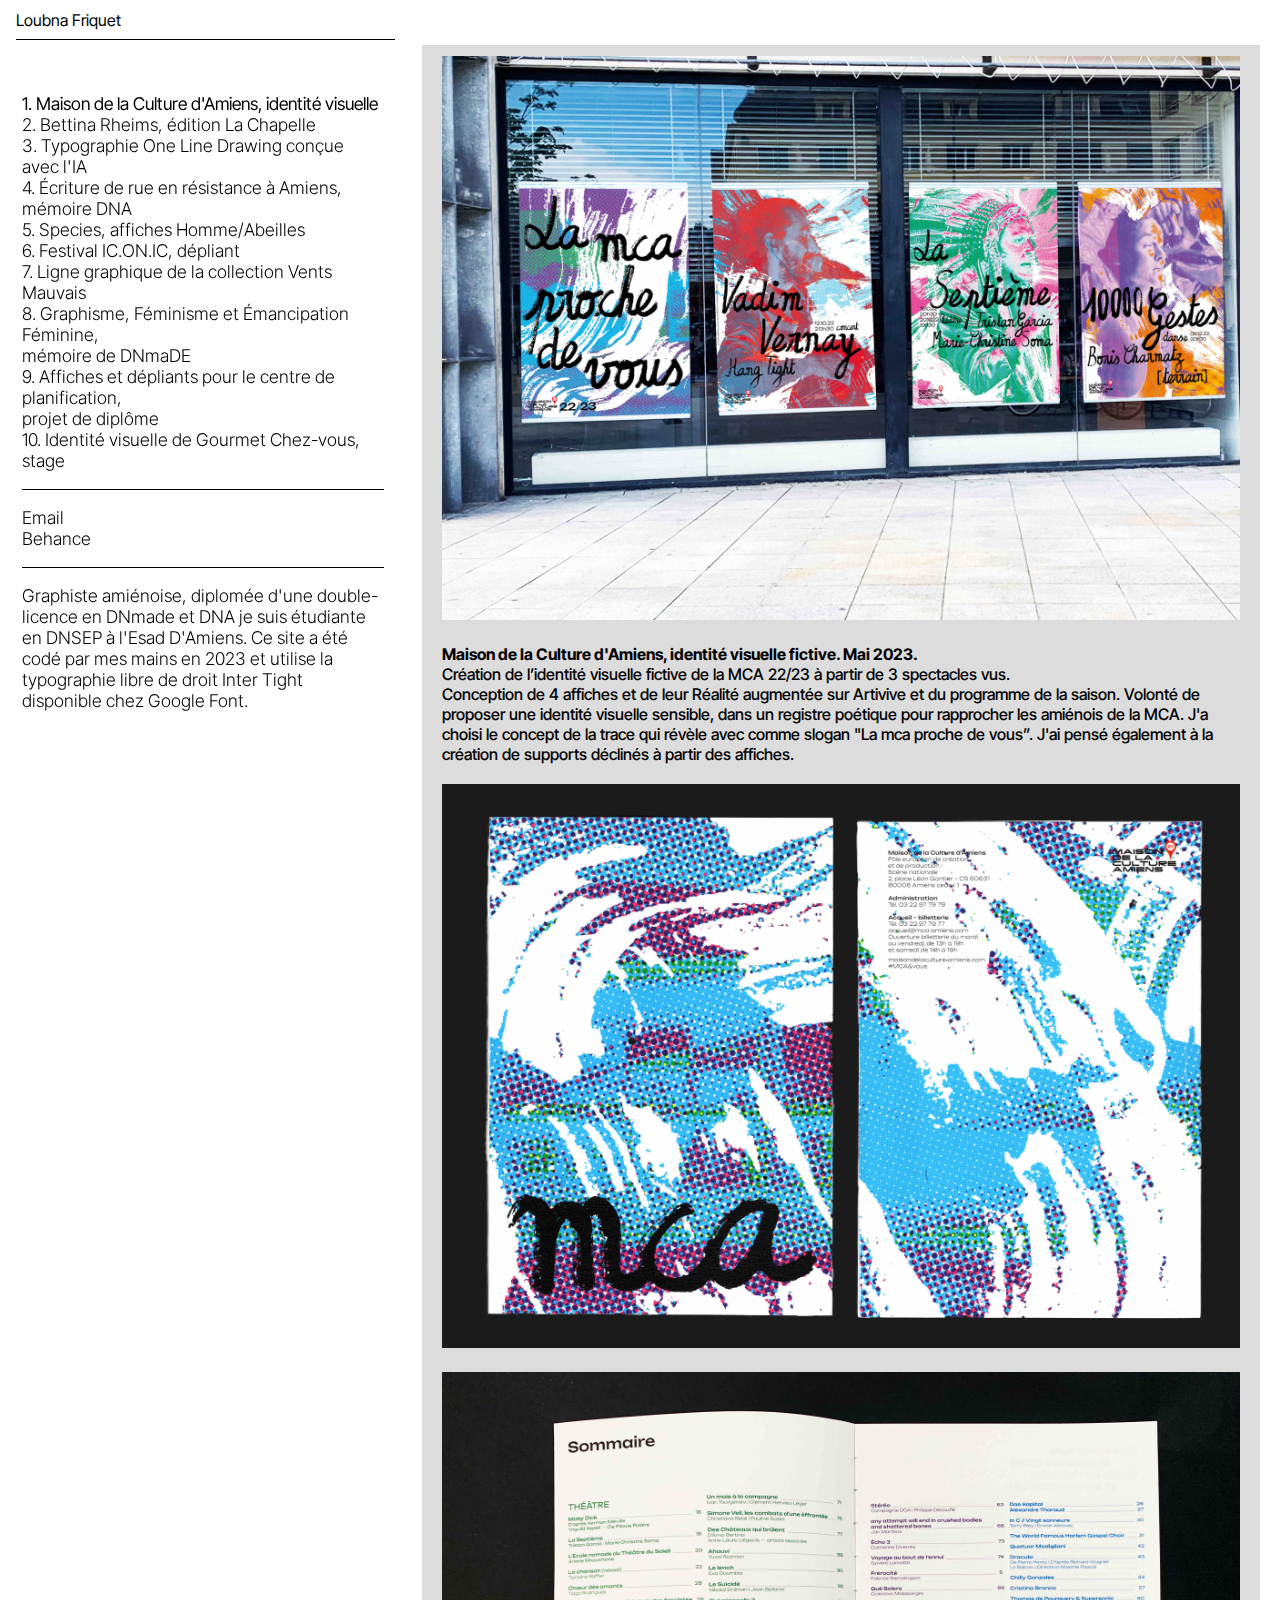
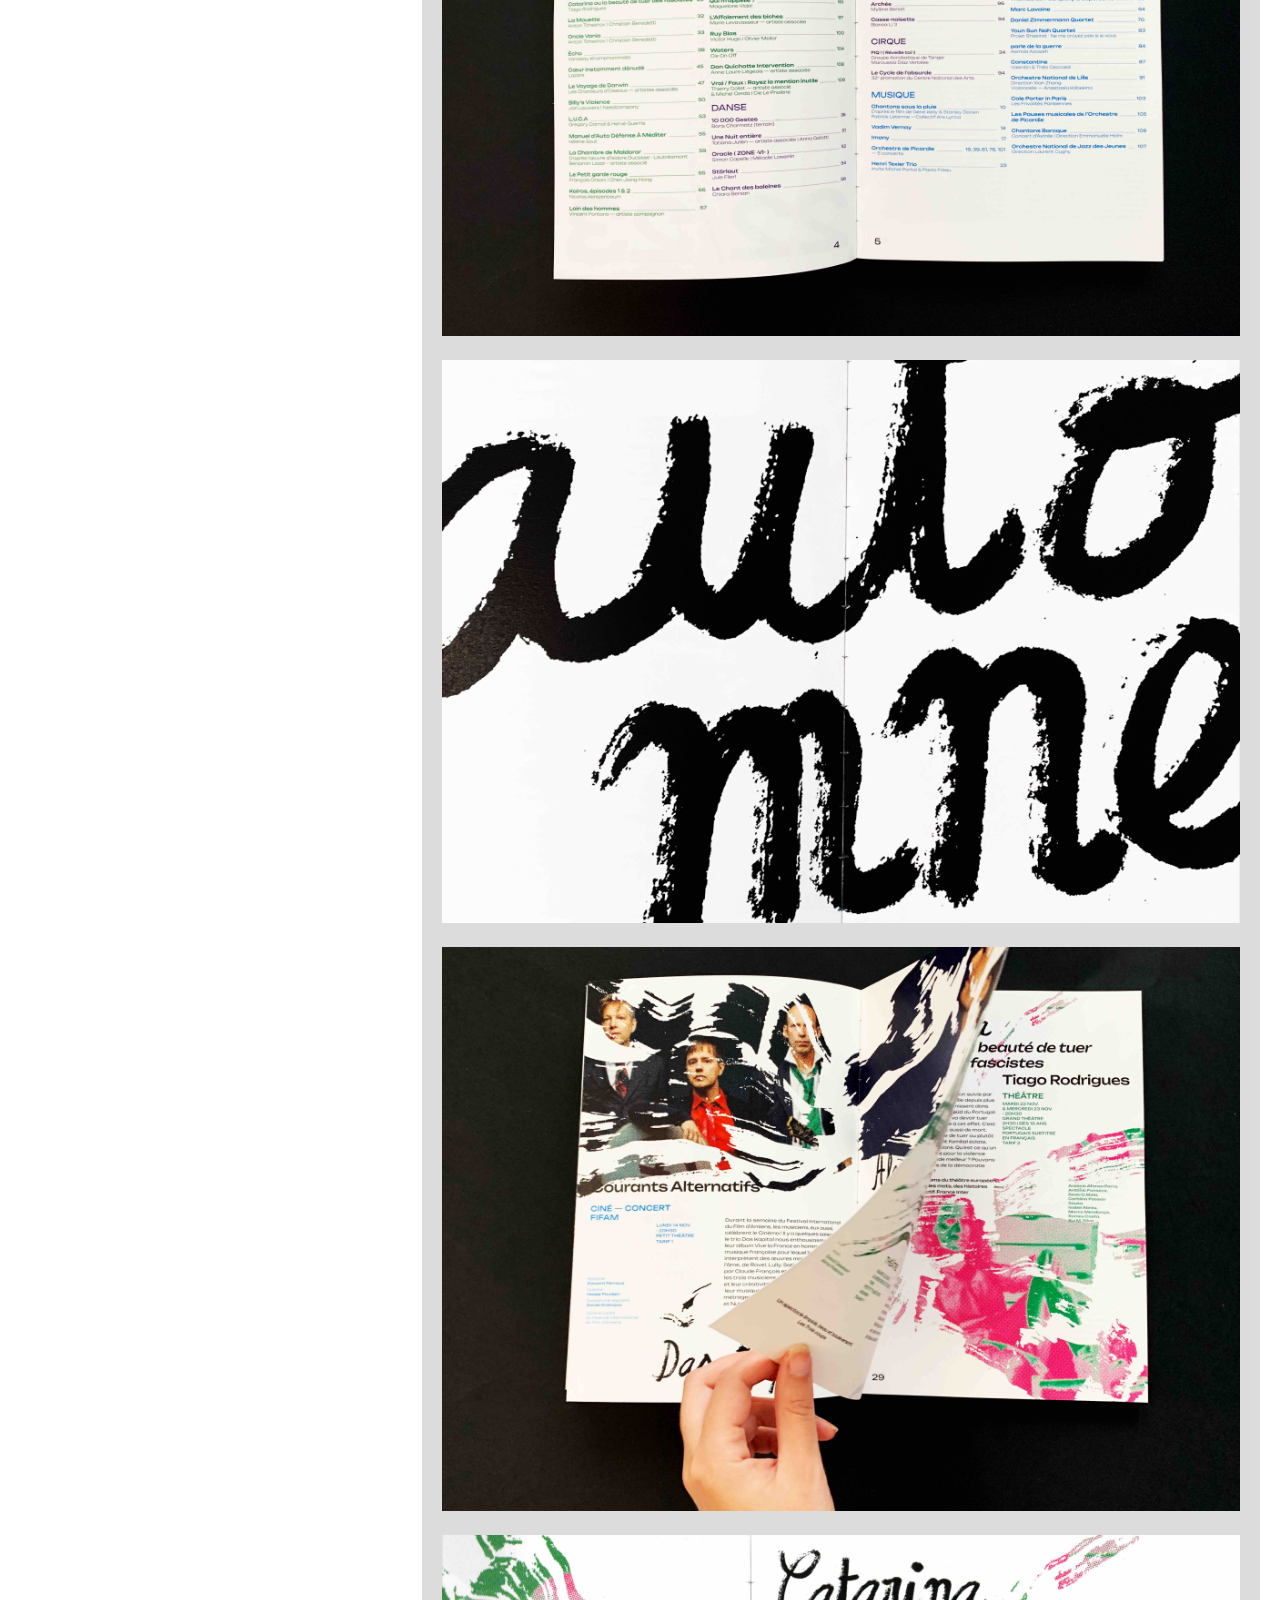
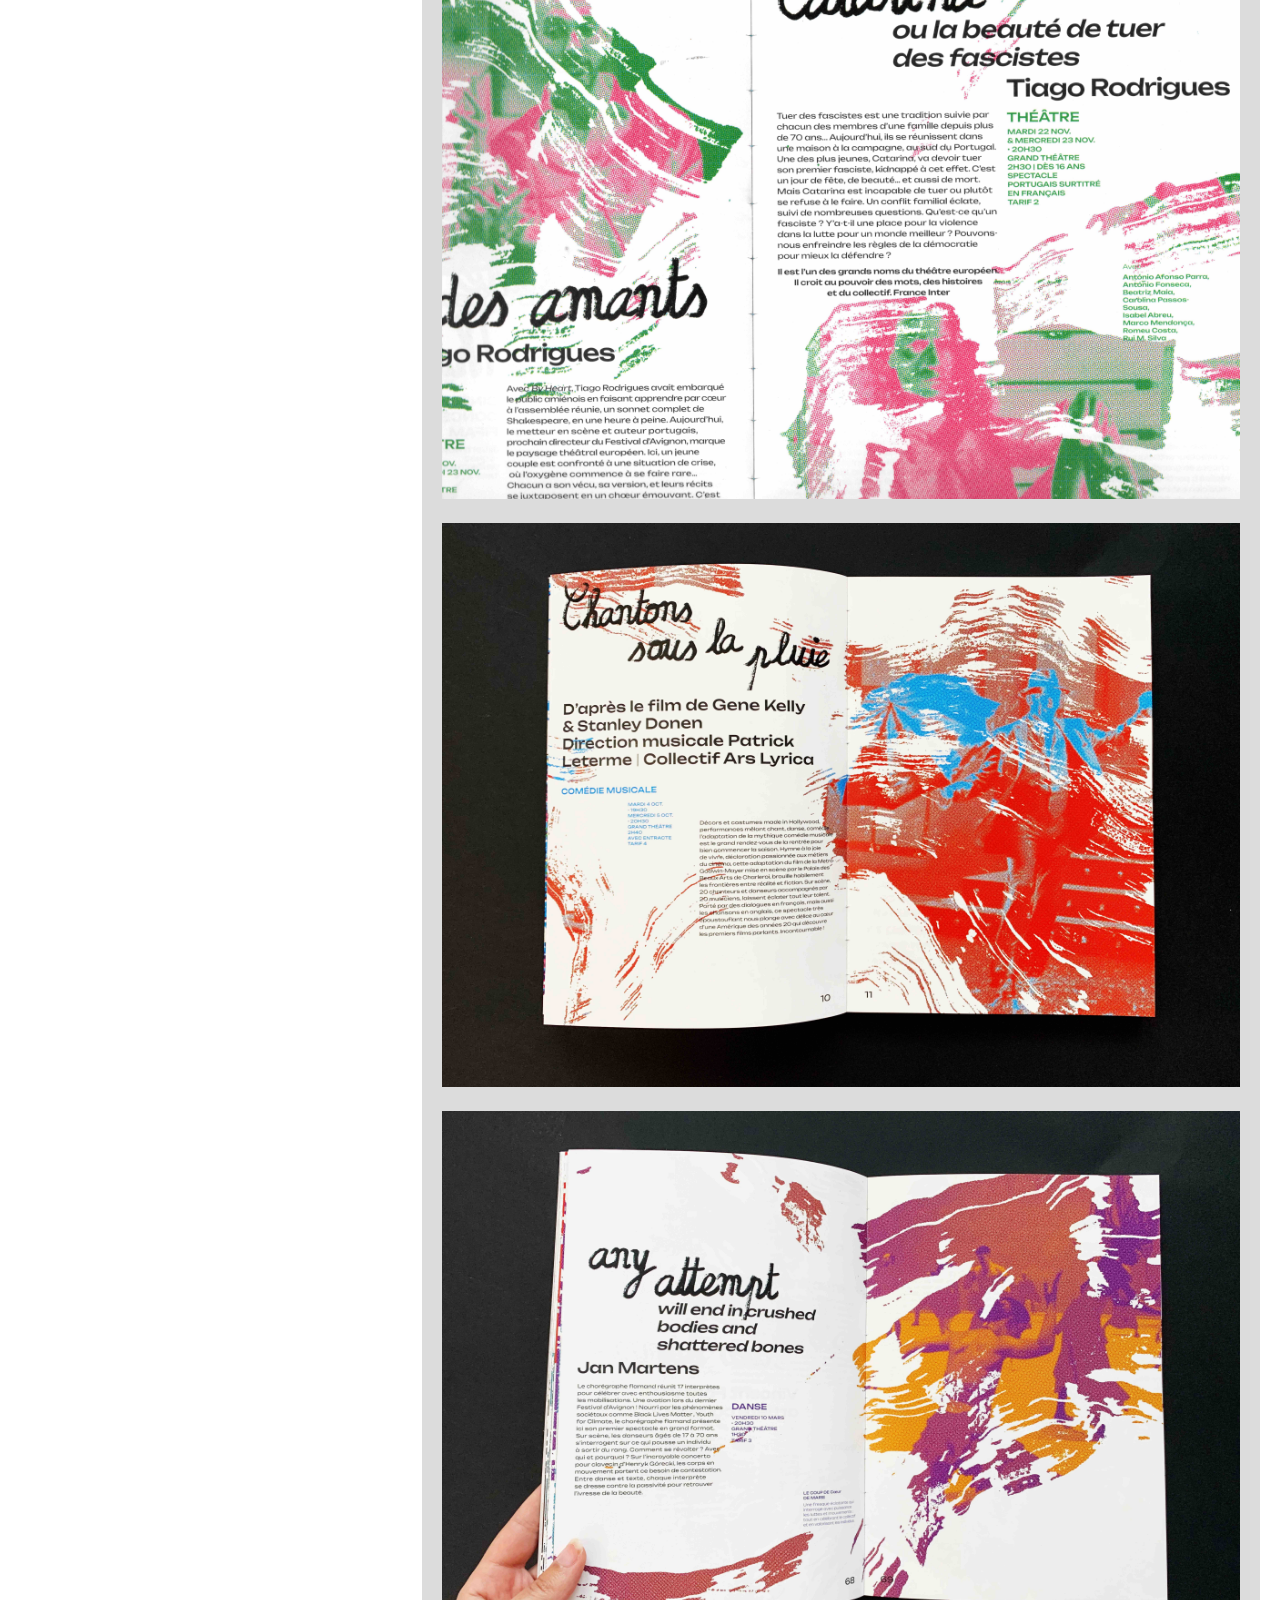
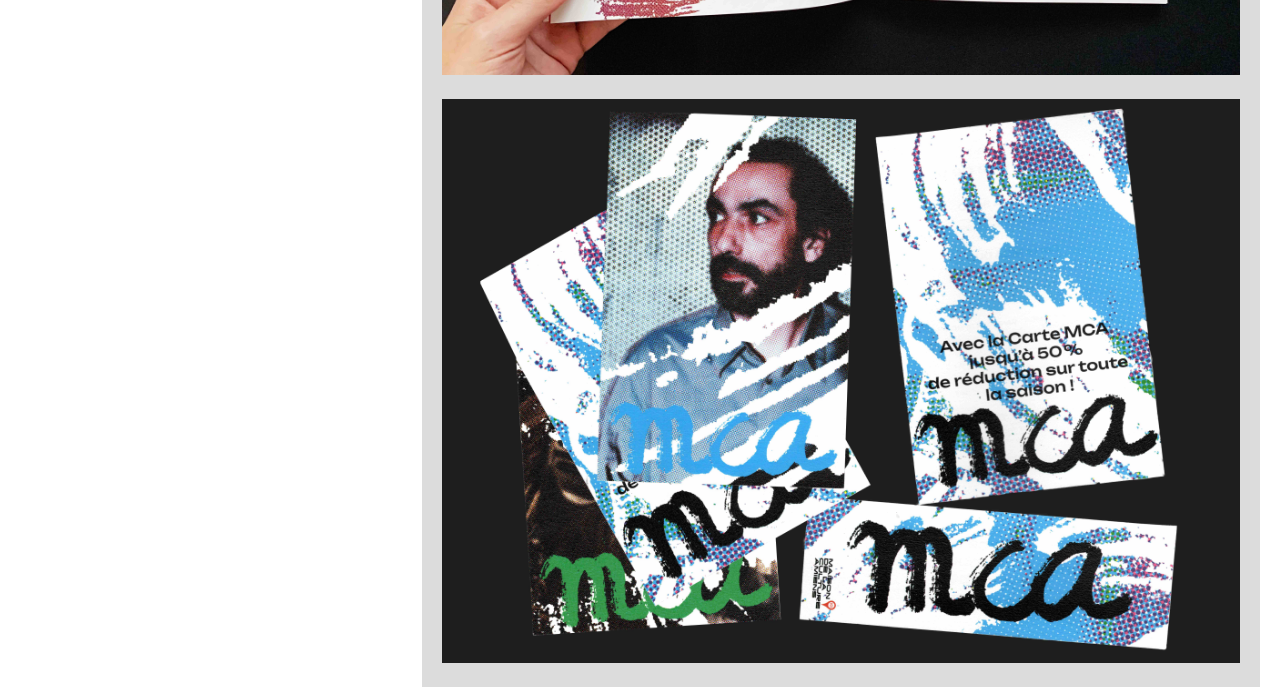
==== commit ca35d37f: "Update index.html" ====
--- a/index.html
+++ b/index.html
@@ -151,7 +151,6 @@
     <img src="mca10.jpeg" alt> 
   <img src="mca4.jpeg" alt>
   <img src="mca8.jpeg" alt>
-  <img src="mca9.jpeg" alt>
   <img src="mca.jpeg" alt>
   <img src="mc7.jpeg" alt>
   <img src="mca5.jpeg" alt>
--- a/style.css
+++ b/style.css
@@ -313,6 +313,15 @@
    
 }
 
+
+header {
+    position: fixed;
+    width: 100%;
+    height: 2.5em;
+    background-color: white;
+
+    z-index: 100; /* Pour être au-dessus du menu mobile */
+}
    
 
 
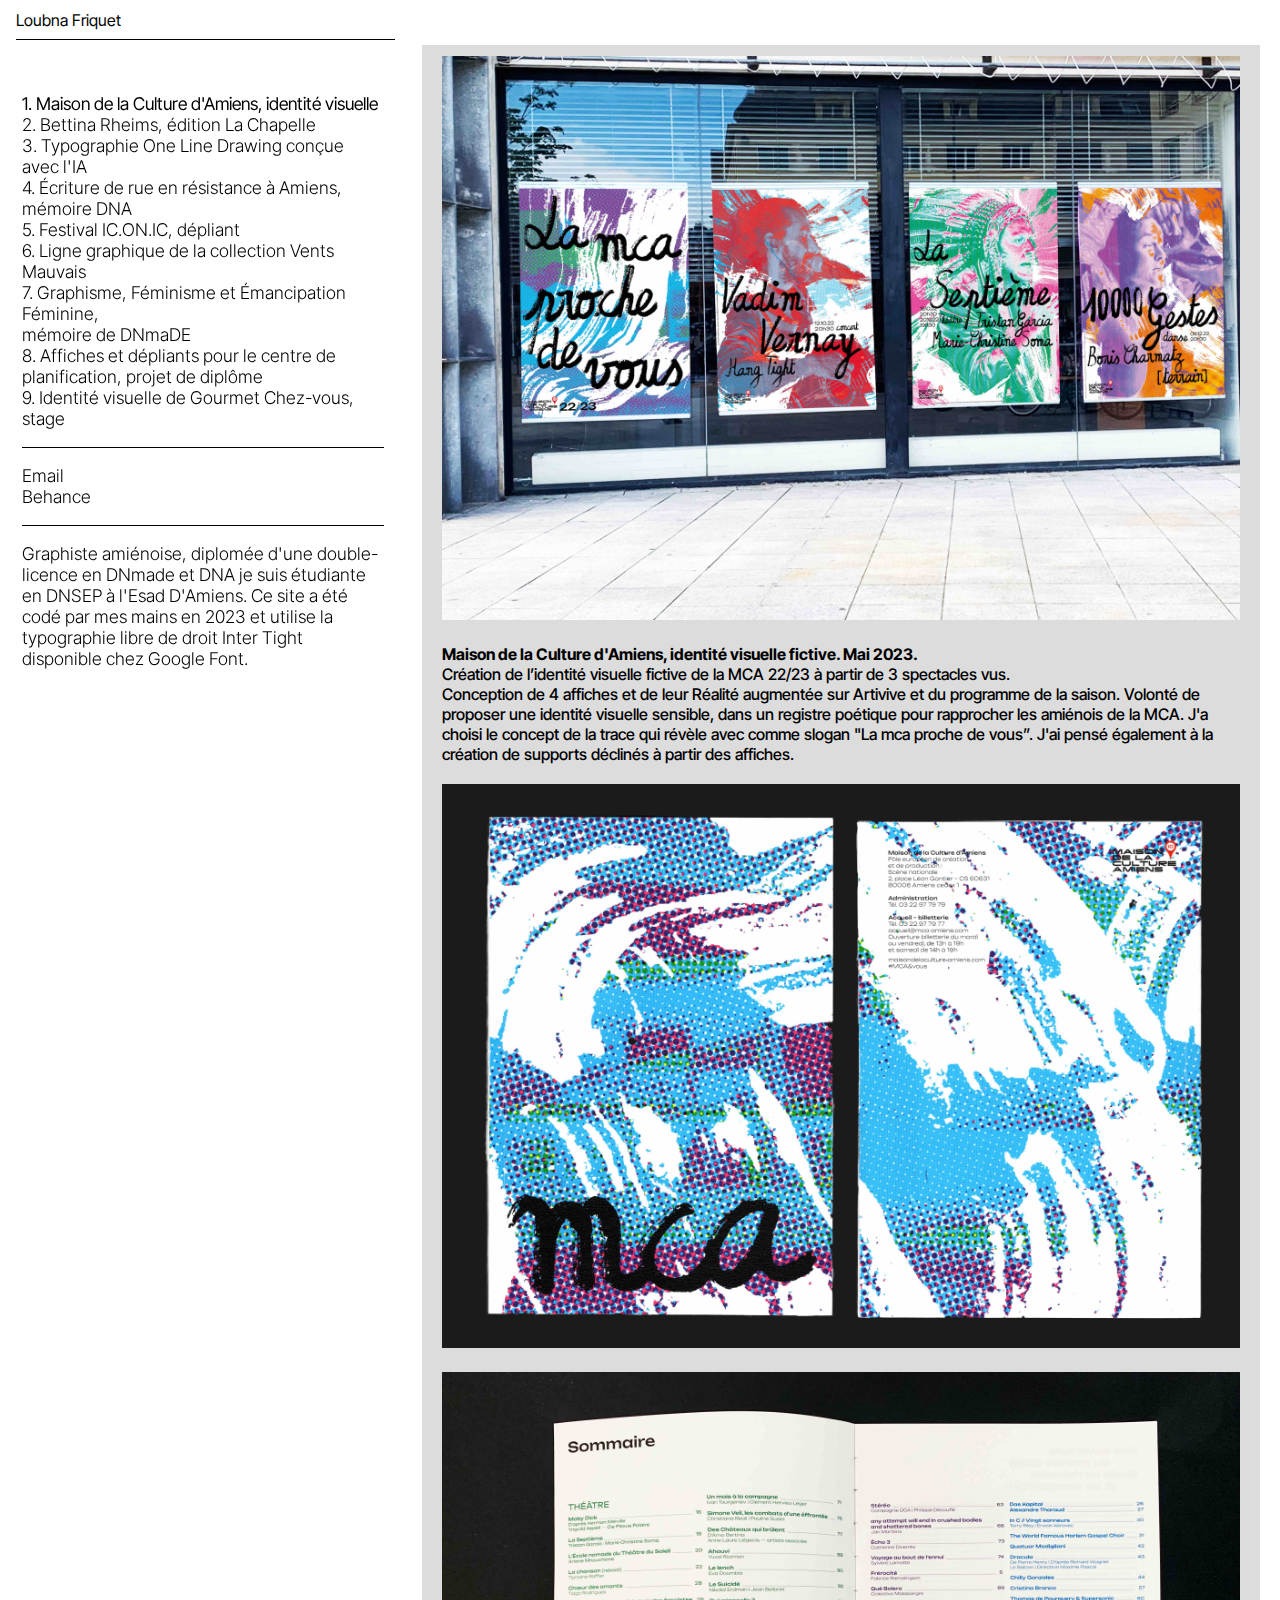
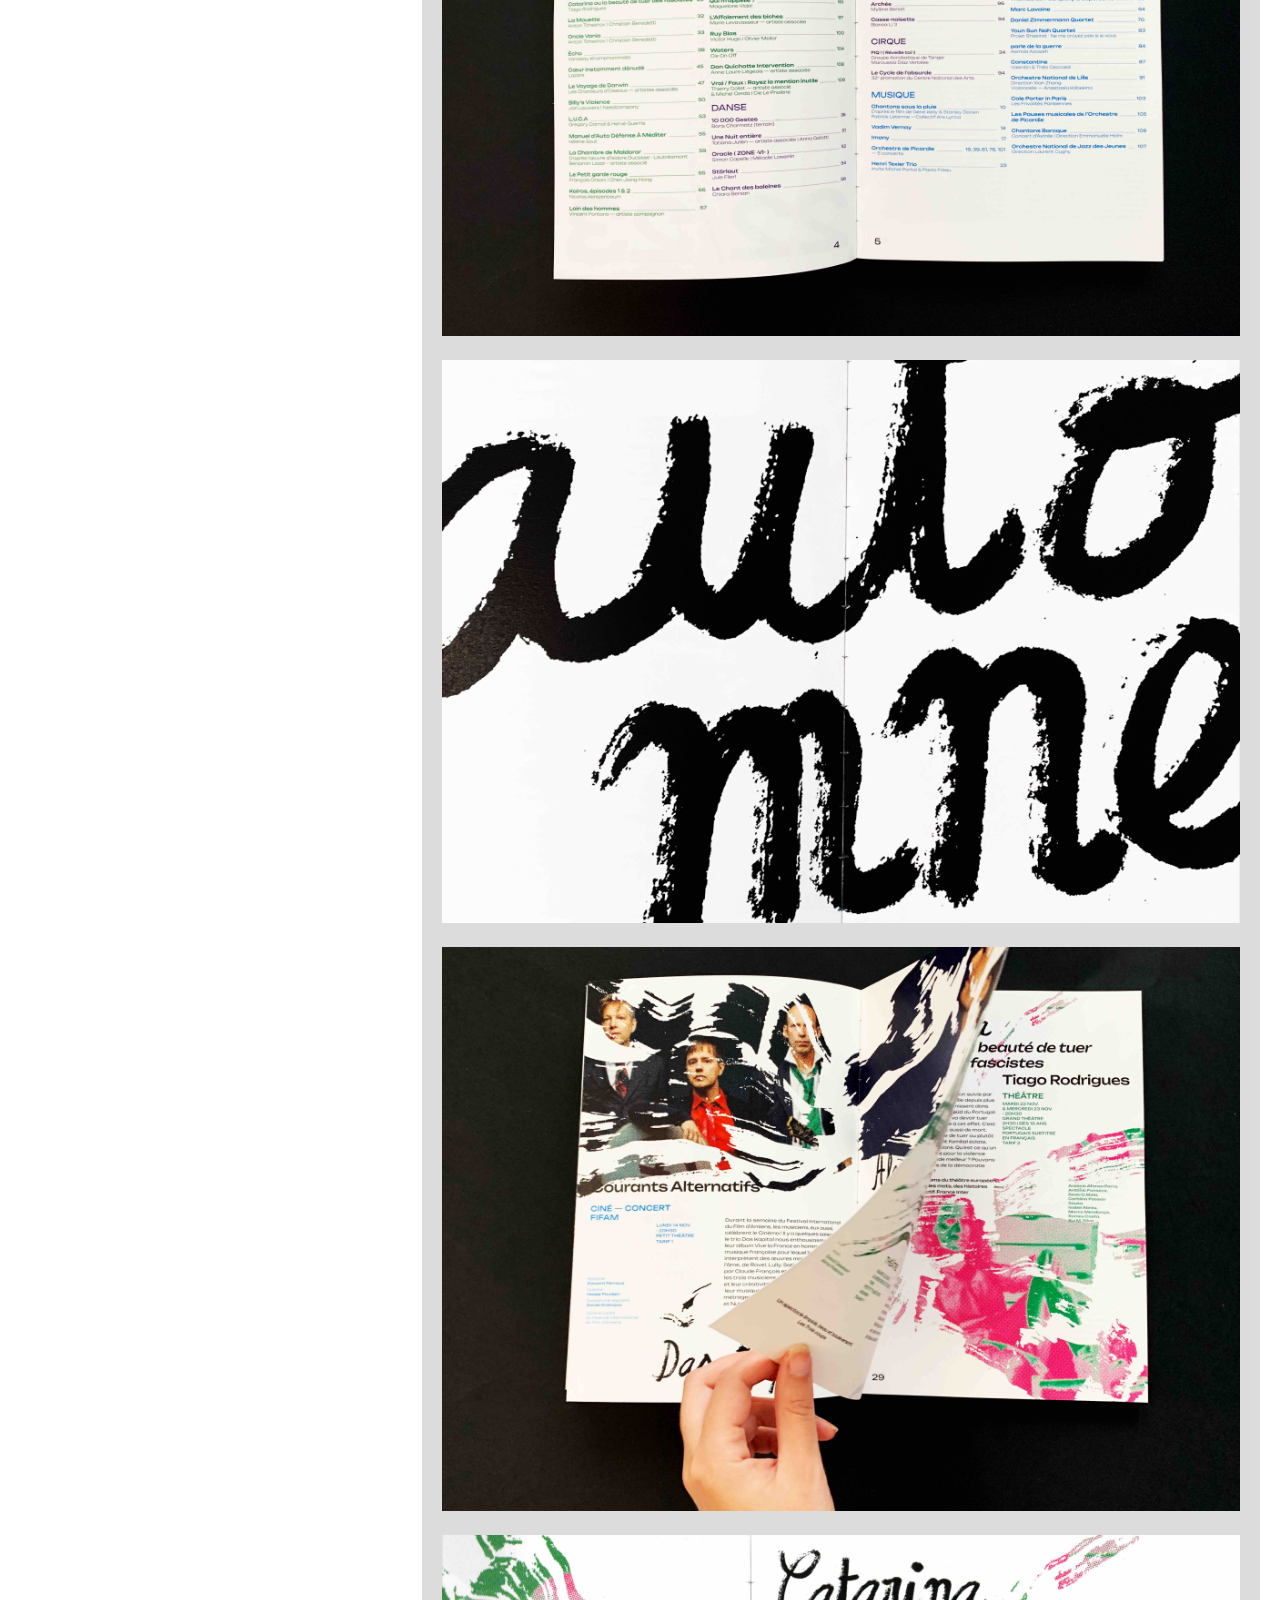
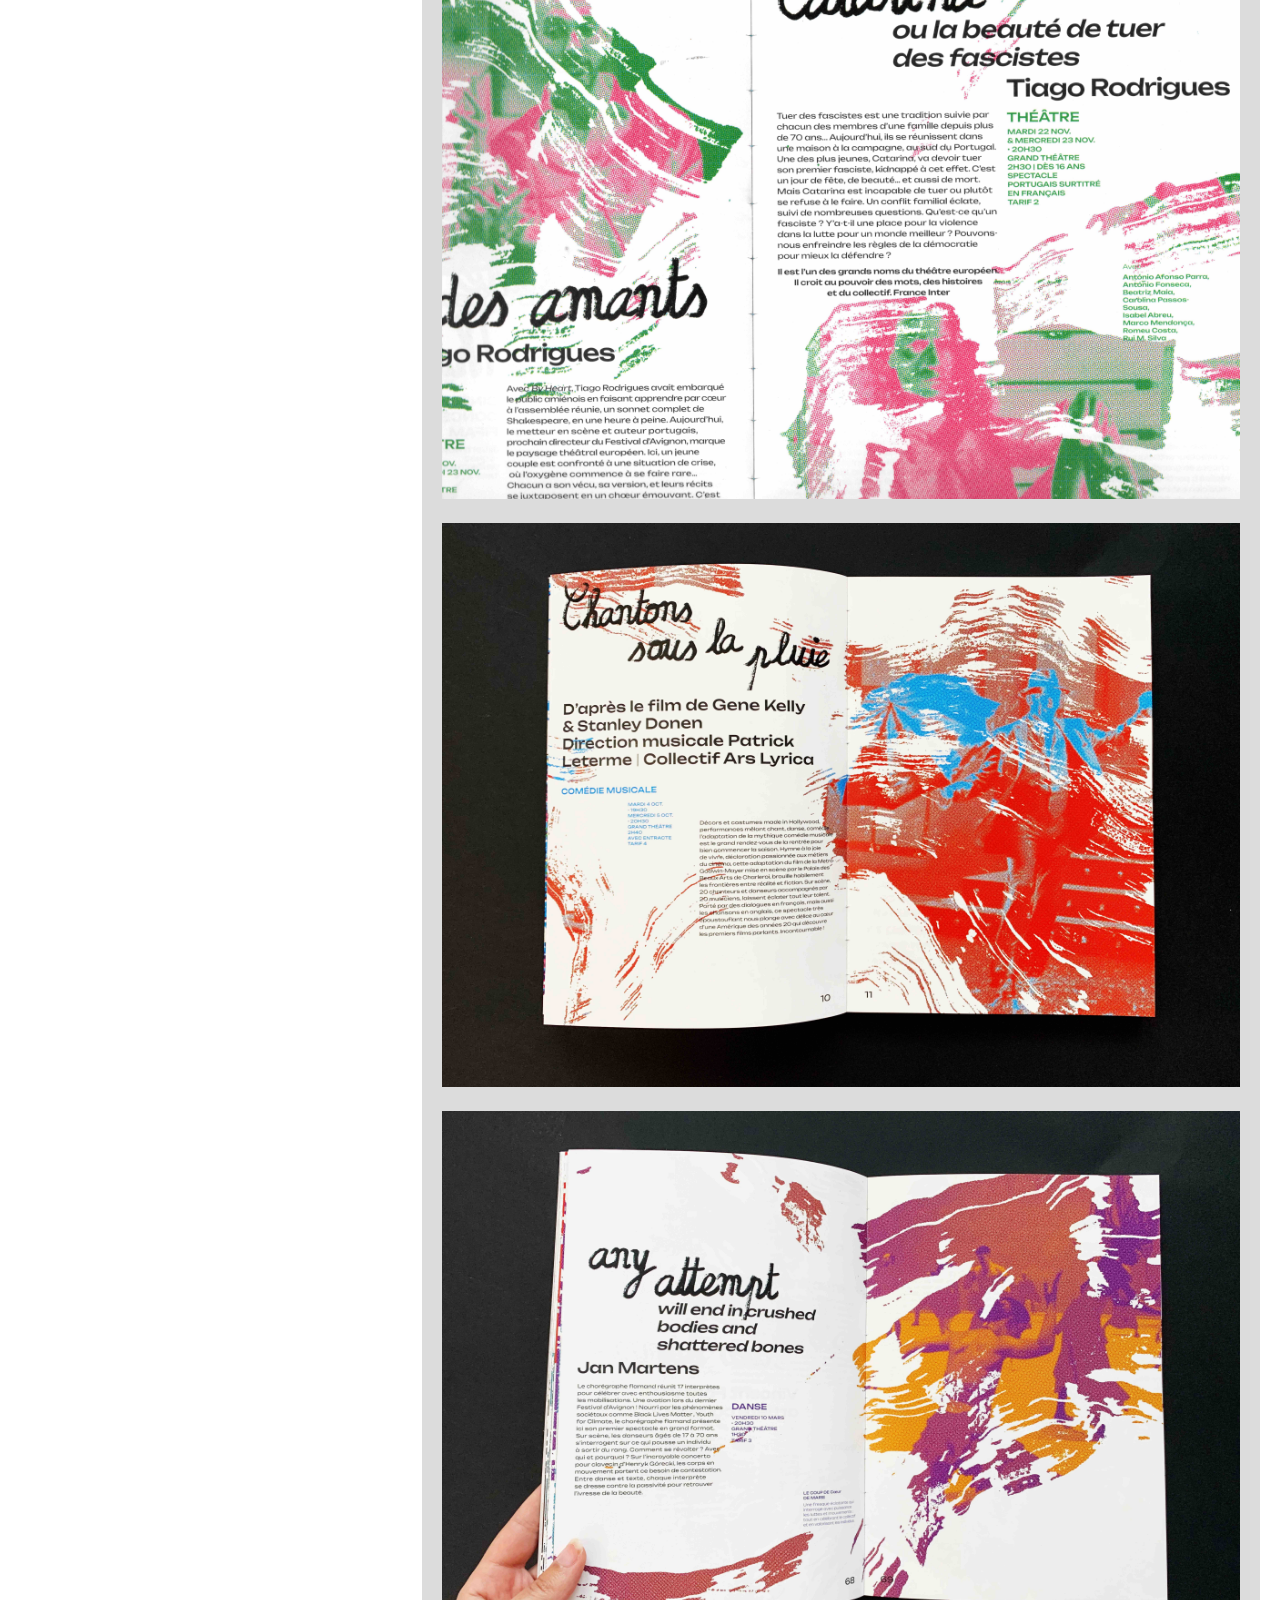
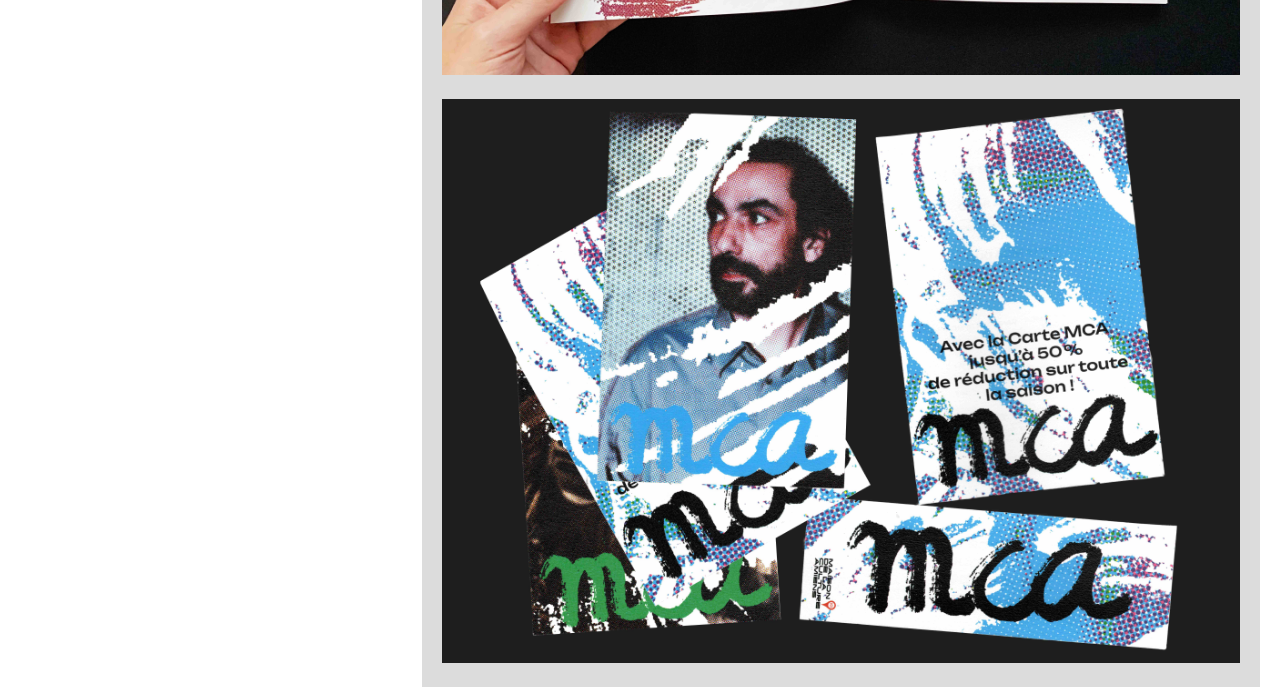
==== commit 04fbc348: "Update index.html" ====
--- a/index.html
+++ b/index.html
@@ -64,34 +64,30 @@
             <a href="one/one-line-drawing.html"> 3. Typographie One Line Drawing conçue avec l'IA</a>
         </li>
         <li>
-            <a href="memoire-dna/memoire-dna.html#"> 4. Écriture de rue en résistance à Amiens, mémoire DNA </a>
+            <a href="memoire-dna/memoire-dna.html#"> 4. Écriture de rue en résistance à Amiens, <br>mémoire DNA </a>
         </li>
 
         <li>
-            <a href="#"> 5. Species, affiches Homme/Abeilles</a>
+            <a href="#"> 5. Festival IC.ON.IC, dépliant</a>
         </li>
 
         <li>
-            <a href="#"> 6. Festival IC.ON.IC, dépliant</a>
+            <a href="#"> 6. Ligne graphique de la collection Vents Mauvais </a>
         </li>
 
         <li>
-            <a href="#"> 7. Ligne graphique de la collection Vents Mauvais </a>
+            <a href="#"> 7. Graphisme, Féminisme et Émancipation Féminine, <br> mémoire de DNmaDE</a>
         </li>
 
         <li>
-            <a href="#"> 8. Graphisme, Féminisme et Émancipation Féminine, <br> mémoire de DNmaDE</a>
+            <a href="#"> 8. Affiches et dépliants pour le centre de planification, projet de diplôme </a>
         </li>
 
          <li>
-            <a href="#"> 9. Affiches et dépliants pour le centre de planification, <br> projet de diplôme </a>
+            <a href="#"> 9. Identité visuelle de Gourmet Chez-vous, stage </a>
         </li>
 
-        <li>
-            <a href="#"> 10. Identité visuelle de Gourmet Chez-vous, stage </a>
-        
-
-        </li>
+      
 
  
  <hr/>
@@ -148,14 +144,15 @@
   </div>
   <div class="element3">
   <img src="mca1.jpeg" alt>
-    <img src="mca10.jpeg" alt> 
+  <img src="mca10.jpeg" alt> 
   <img src="mca4.jpeg" alt>
   <img src="mca8.jpeg" alt>
+ 
   <img src="mca.jpeg" alt>
   <img src="mc7.jpeg" alt>
   <img src="mca5.jpeg" alt>
   <img src="mca11.jpeg" alt>
-
+</div>
 
 
 </main>
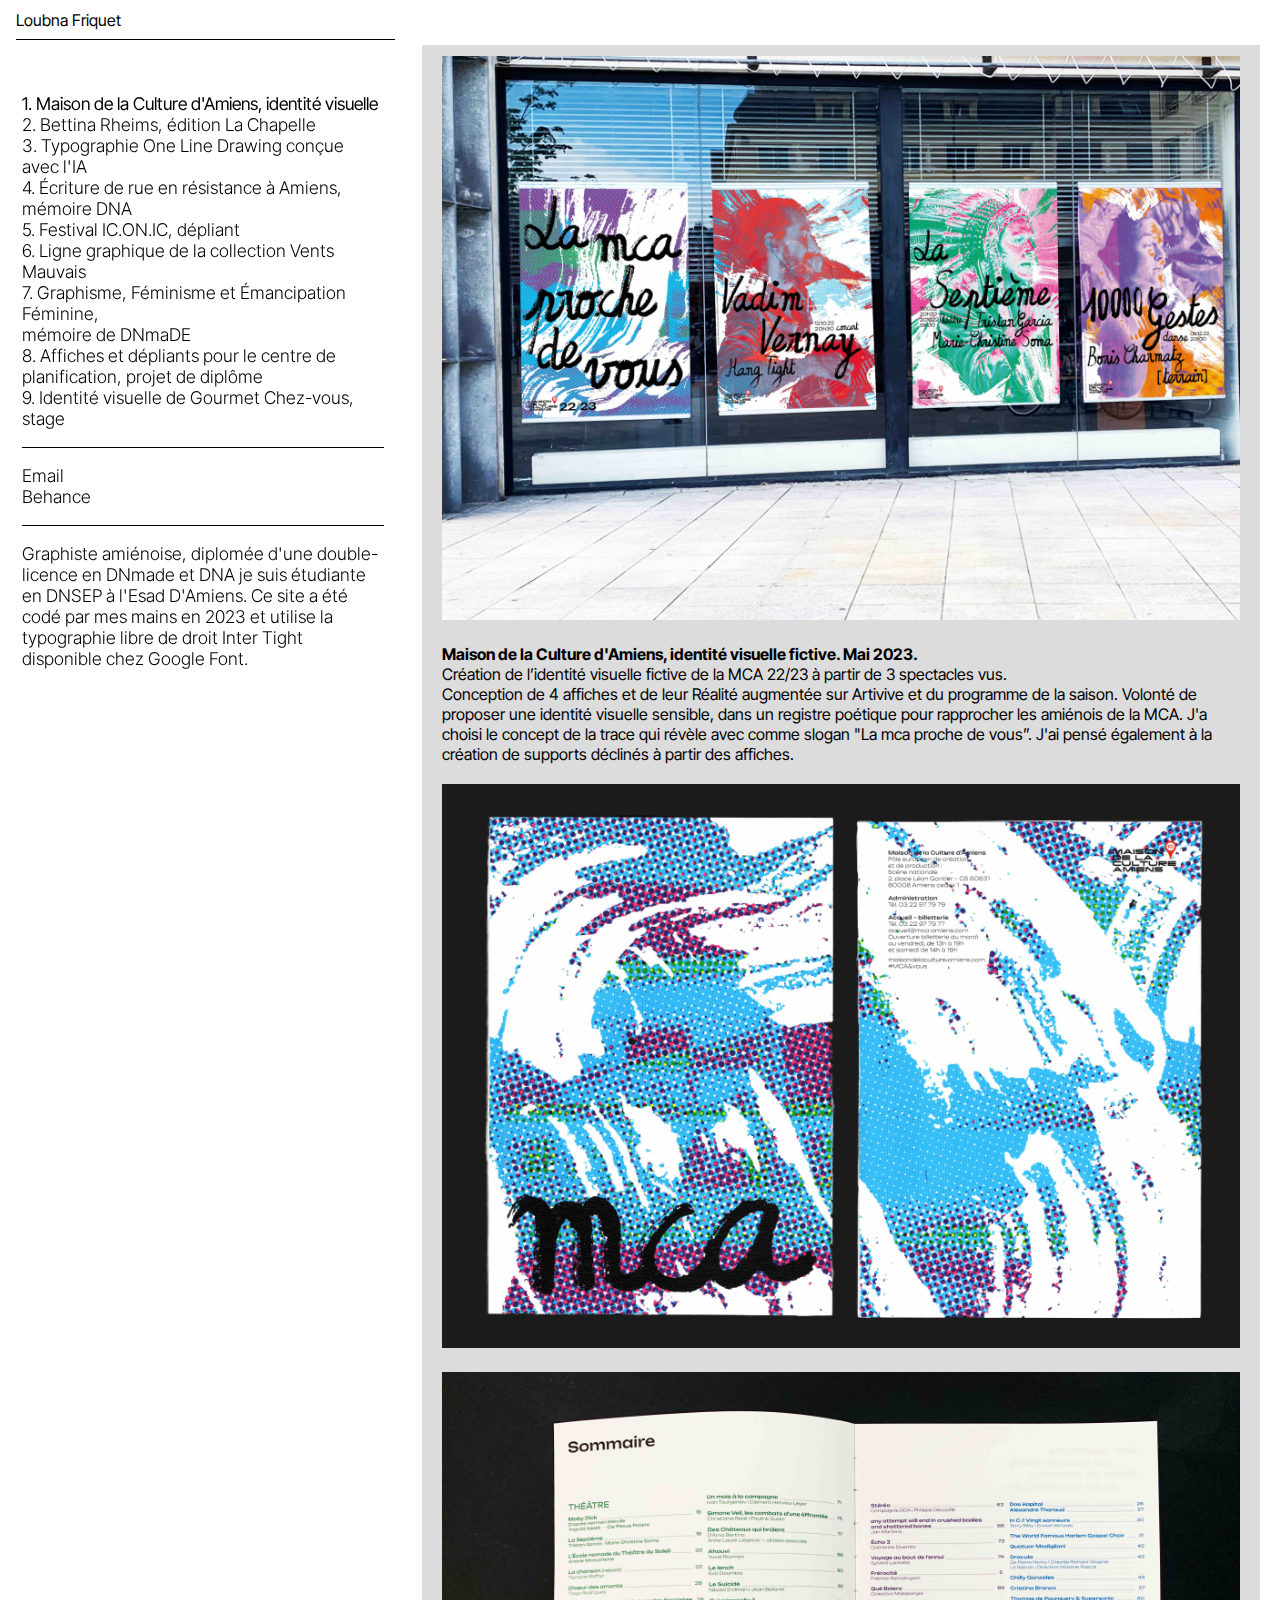
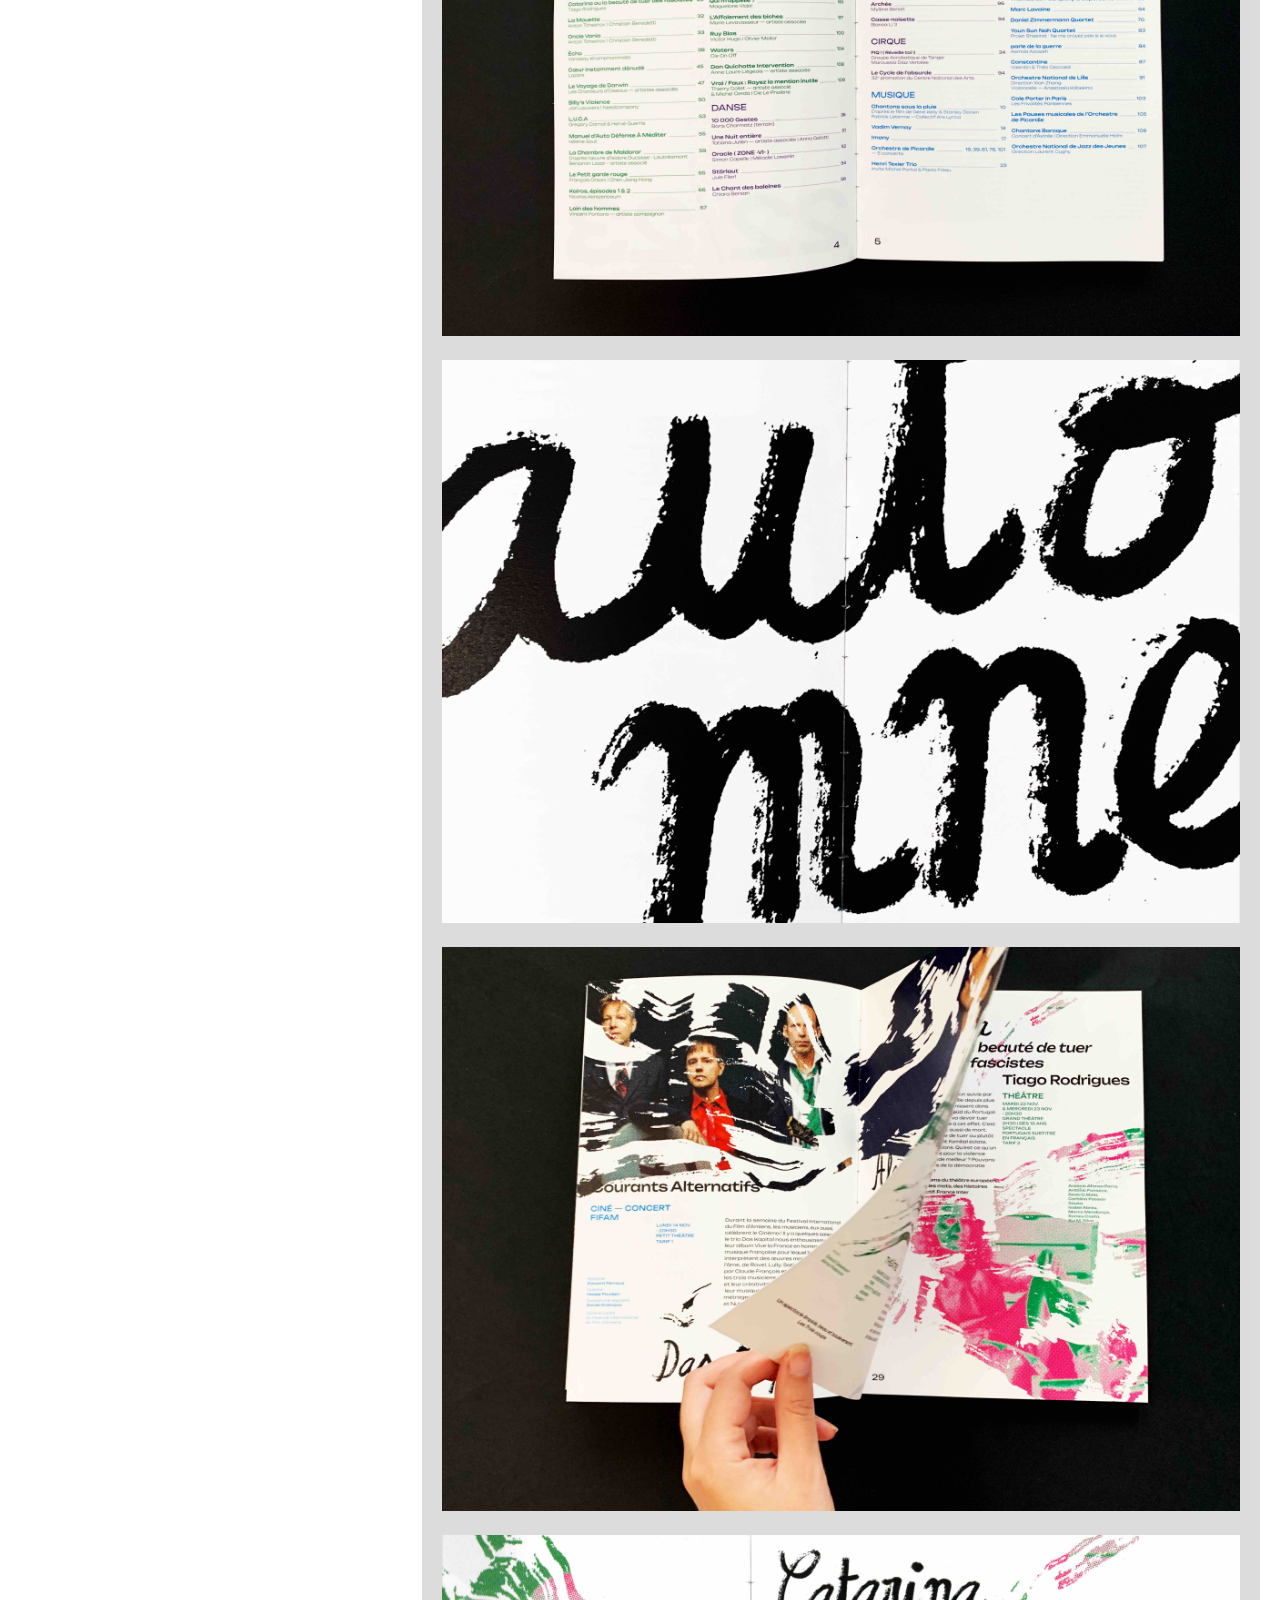
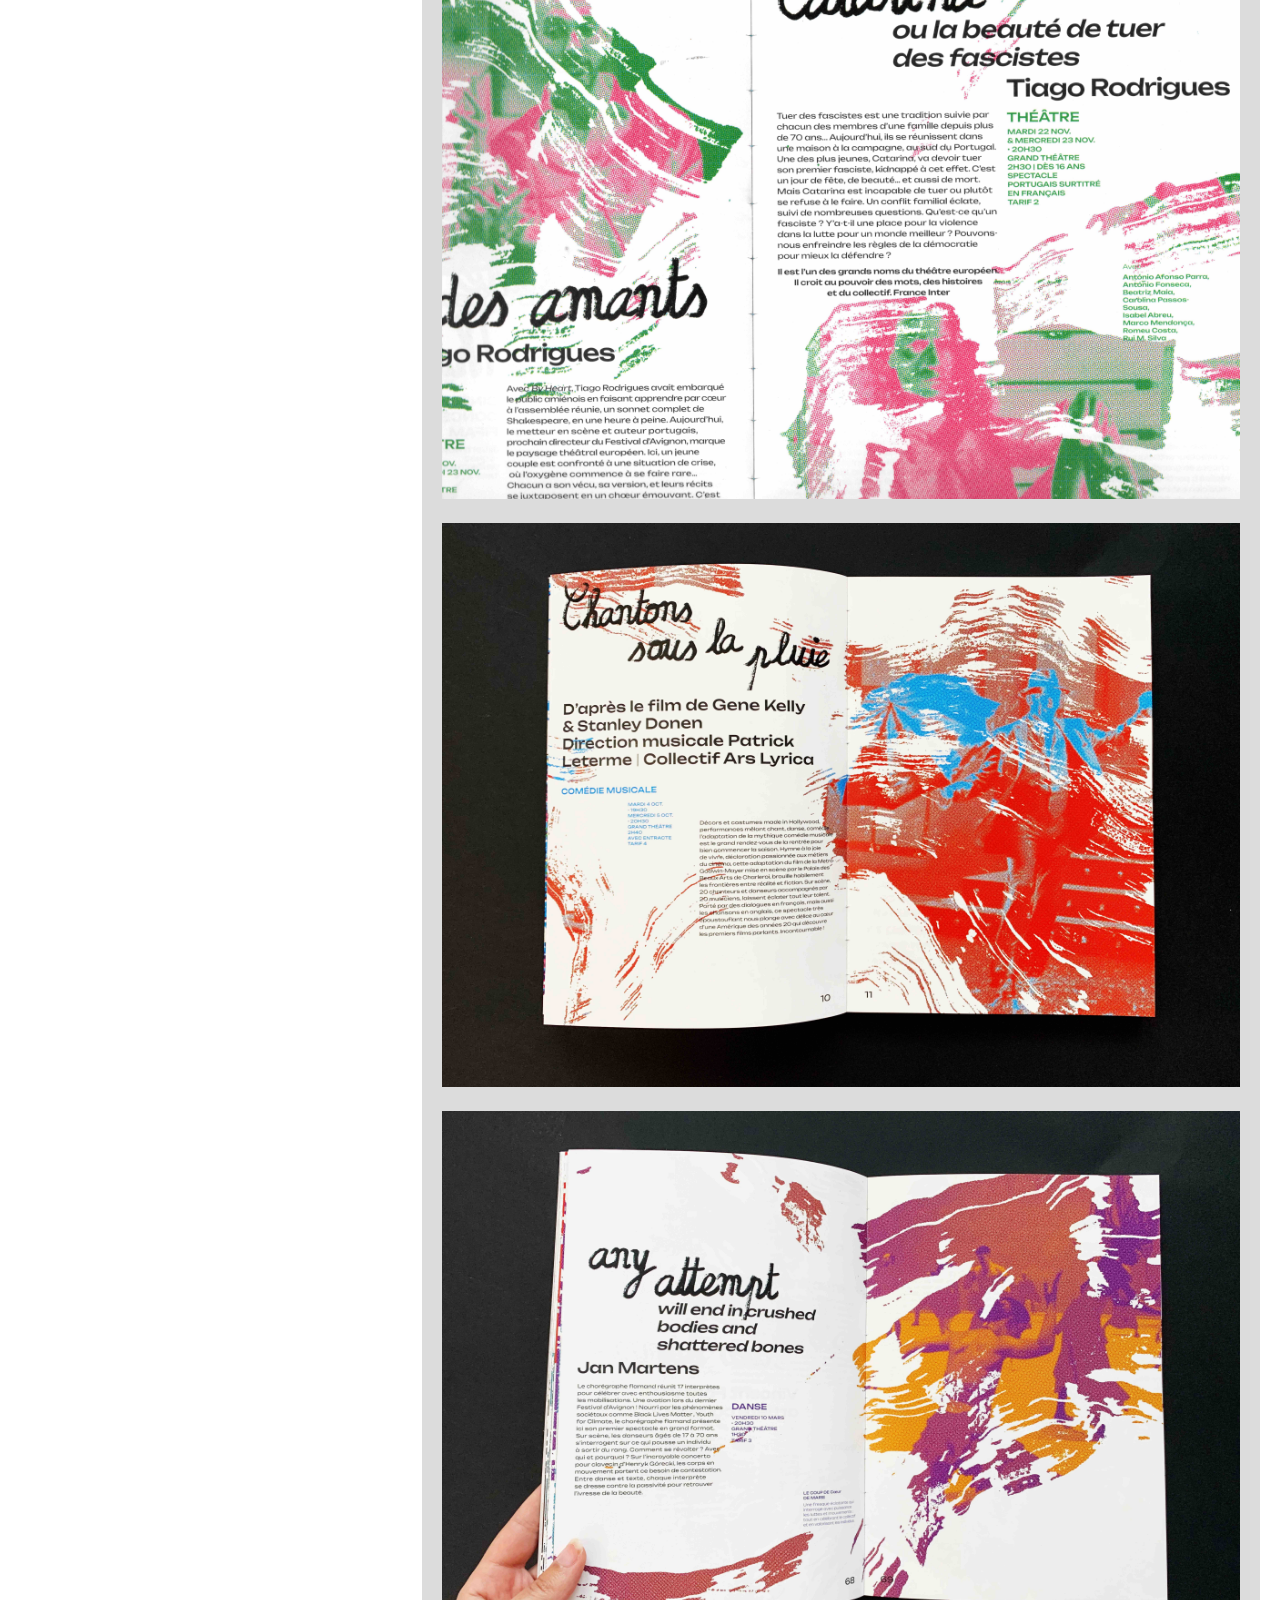
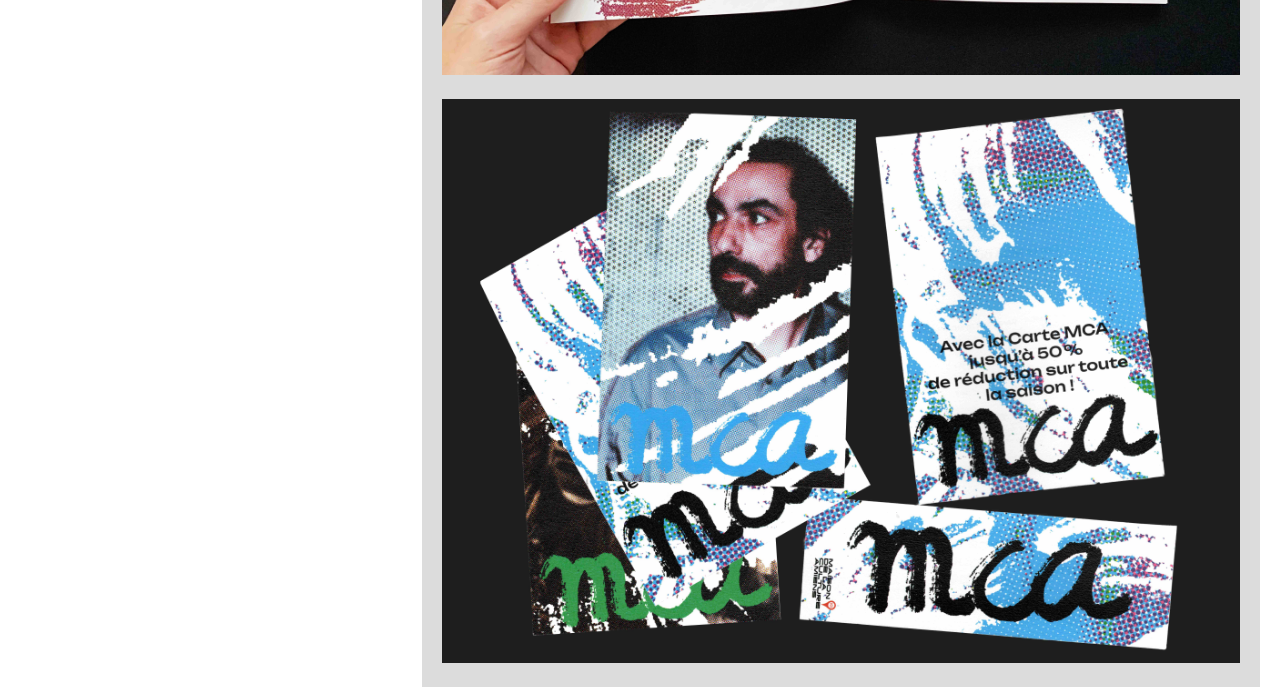
==== commit 6903c9d8: "Update index.html" ====
--- a/index.html
+++ b/index.html
@@ -34,8 +34,7 @@
   <body>
 
     <header> 
-      <h1> Loubna Friquet
-    </h1> 
+      <h1> Loubna Friquet</h1> 
 
  <div class="filet1">
  <hr />
@@ -64,7 +63,7 @@
             <a href="one/one-line-drawing.html"> 3. Typographie One Line Drawing conçue avec l'IA</a>
         </li>
         <li>
-            <a href="memoire-dna/memoire-dna.html#"> 4. Écriture de rue en résistance à Amiens, <br>mémoire DNA </a>
+            <a href="memoire-dna/memoire-dna.html"> 4. Écriture de rue en résistance à Amiens, <br>mémoire DNA </a>
         </li>
 
         <li>
@@ -102,10 +101,15 @@
 
         <li>
             <a href="https://www.behance.net/loubnafriq9013"target="_blank" rel="noopener noreferrer"> Behance </a>
+
+            
+ <div class="filet2">
+ <hr>
+ </div>
         </li>
 
    
-    <hr/>   
+ 
 
         
 
--- a/style.css
+++ b/style.css
@@ -31,7 +31,7 @@
     margin: 2em 0; /* Espacement en haut et en bas du hr */
 }
 
- p {
+ .element2 {
         padding-bottom: 1.25em;
     }
 
@@ -167,23 +167,18 @@
 
 
 
-.element2 p {
-    font-family: 'Inter Tight', sans-serif;
-    font-style: medium;
-    font-weight: 500;
-    font-size: 1em;
-}
-
-.elementtexte p {
-    font-family: 'Inter Tight', sans-serif;
-    font-style: medium;
-    font-weight: 500;
-    font-size: 1em;
-}
+
 
 .responsive-image {
     width: 100%; /* Remplacez la valeur en pixels par un pourcentage */
     height: auto;
+}
+
+video
+{
+    width: 100%;
+    padding-bottom: 1.25em;
+
 }
 
 @media all and (max-device-width: 991px) {
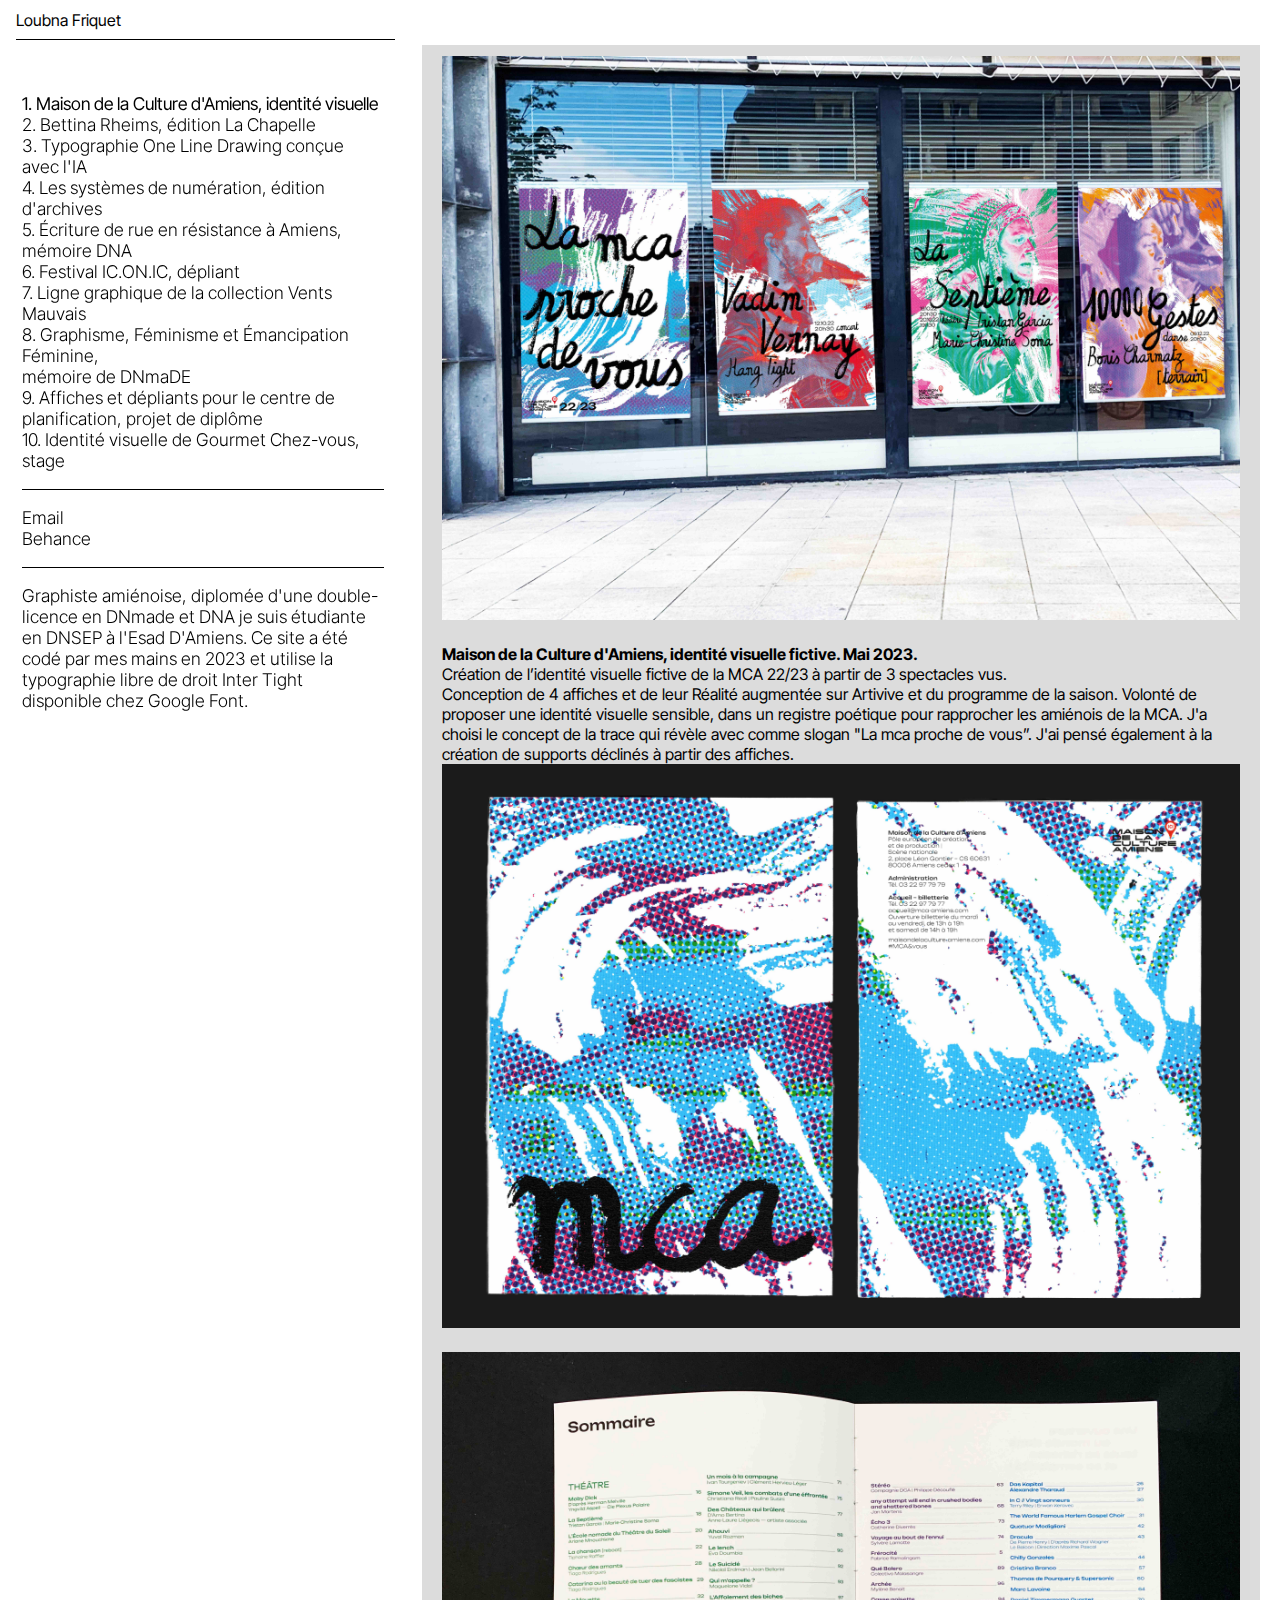
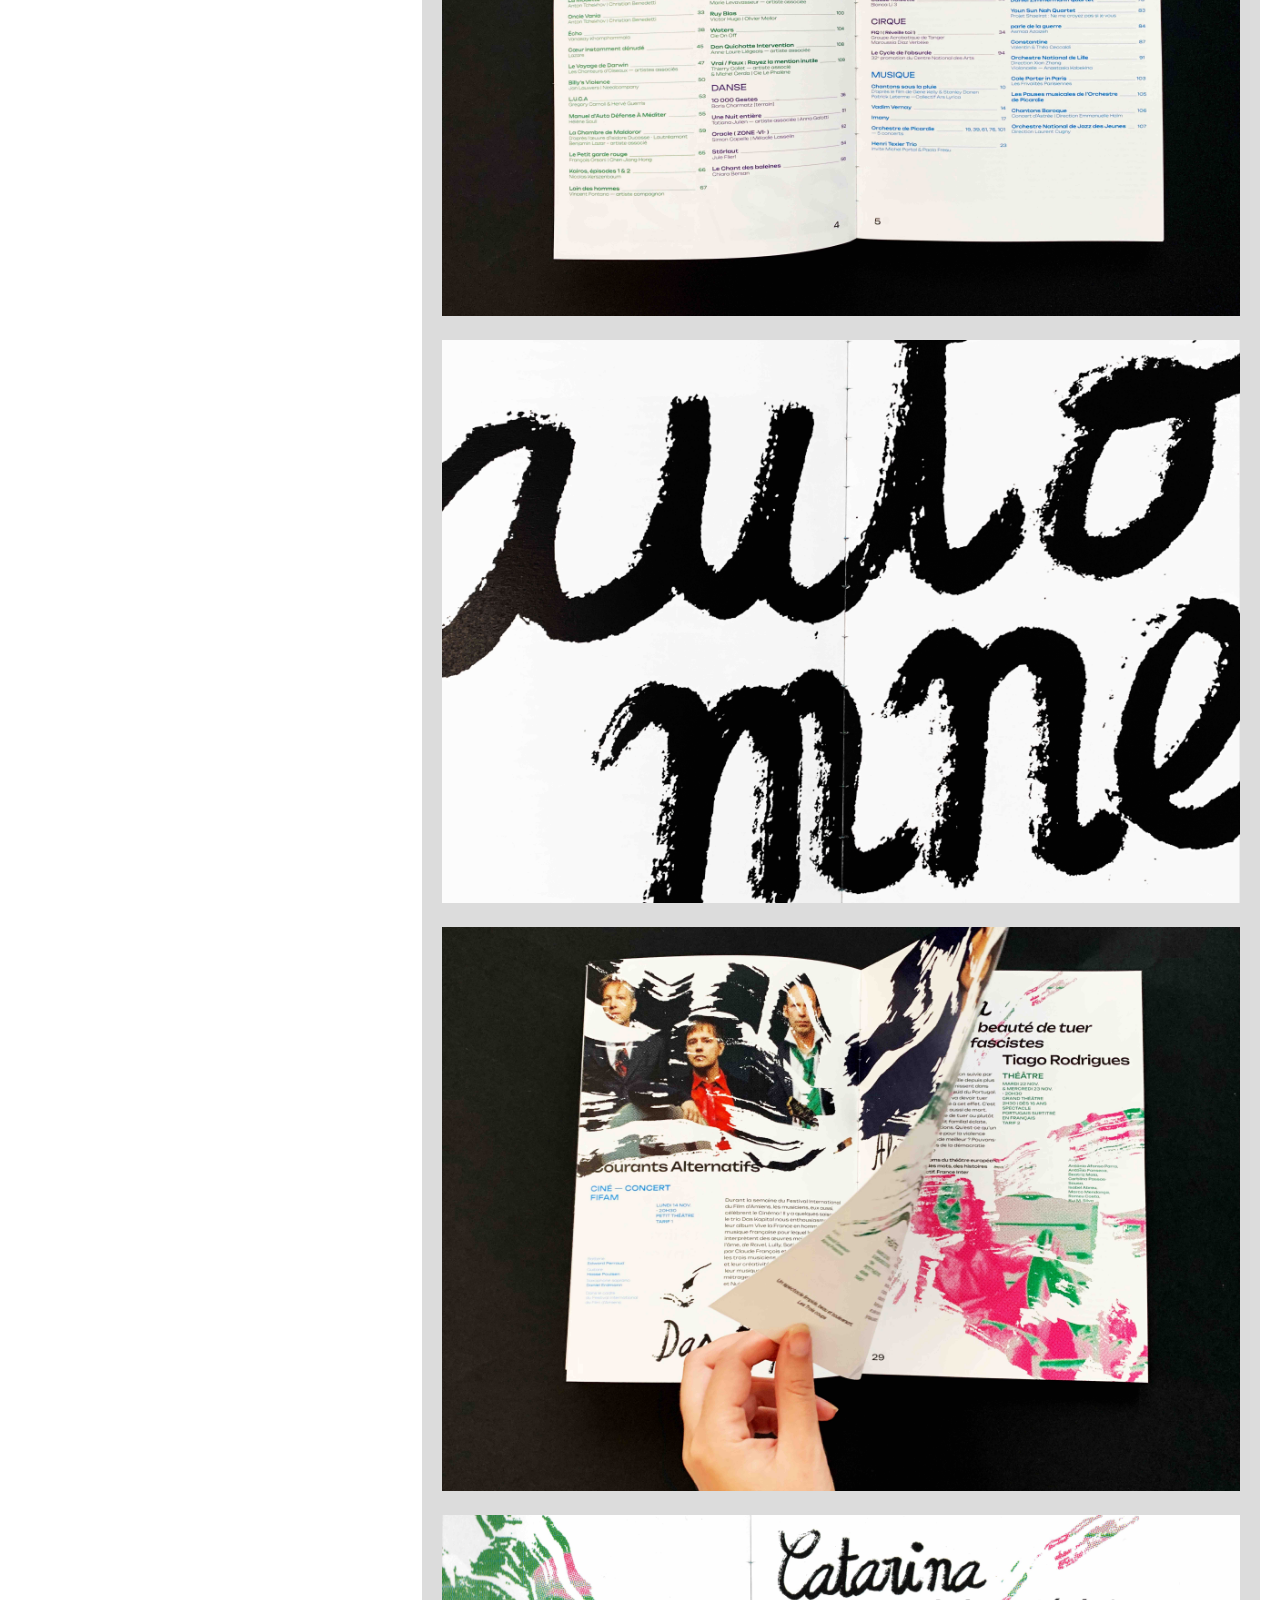
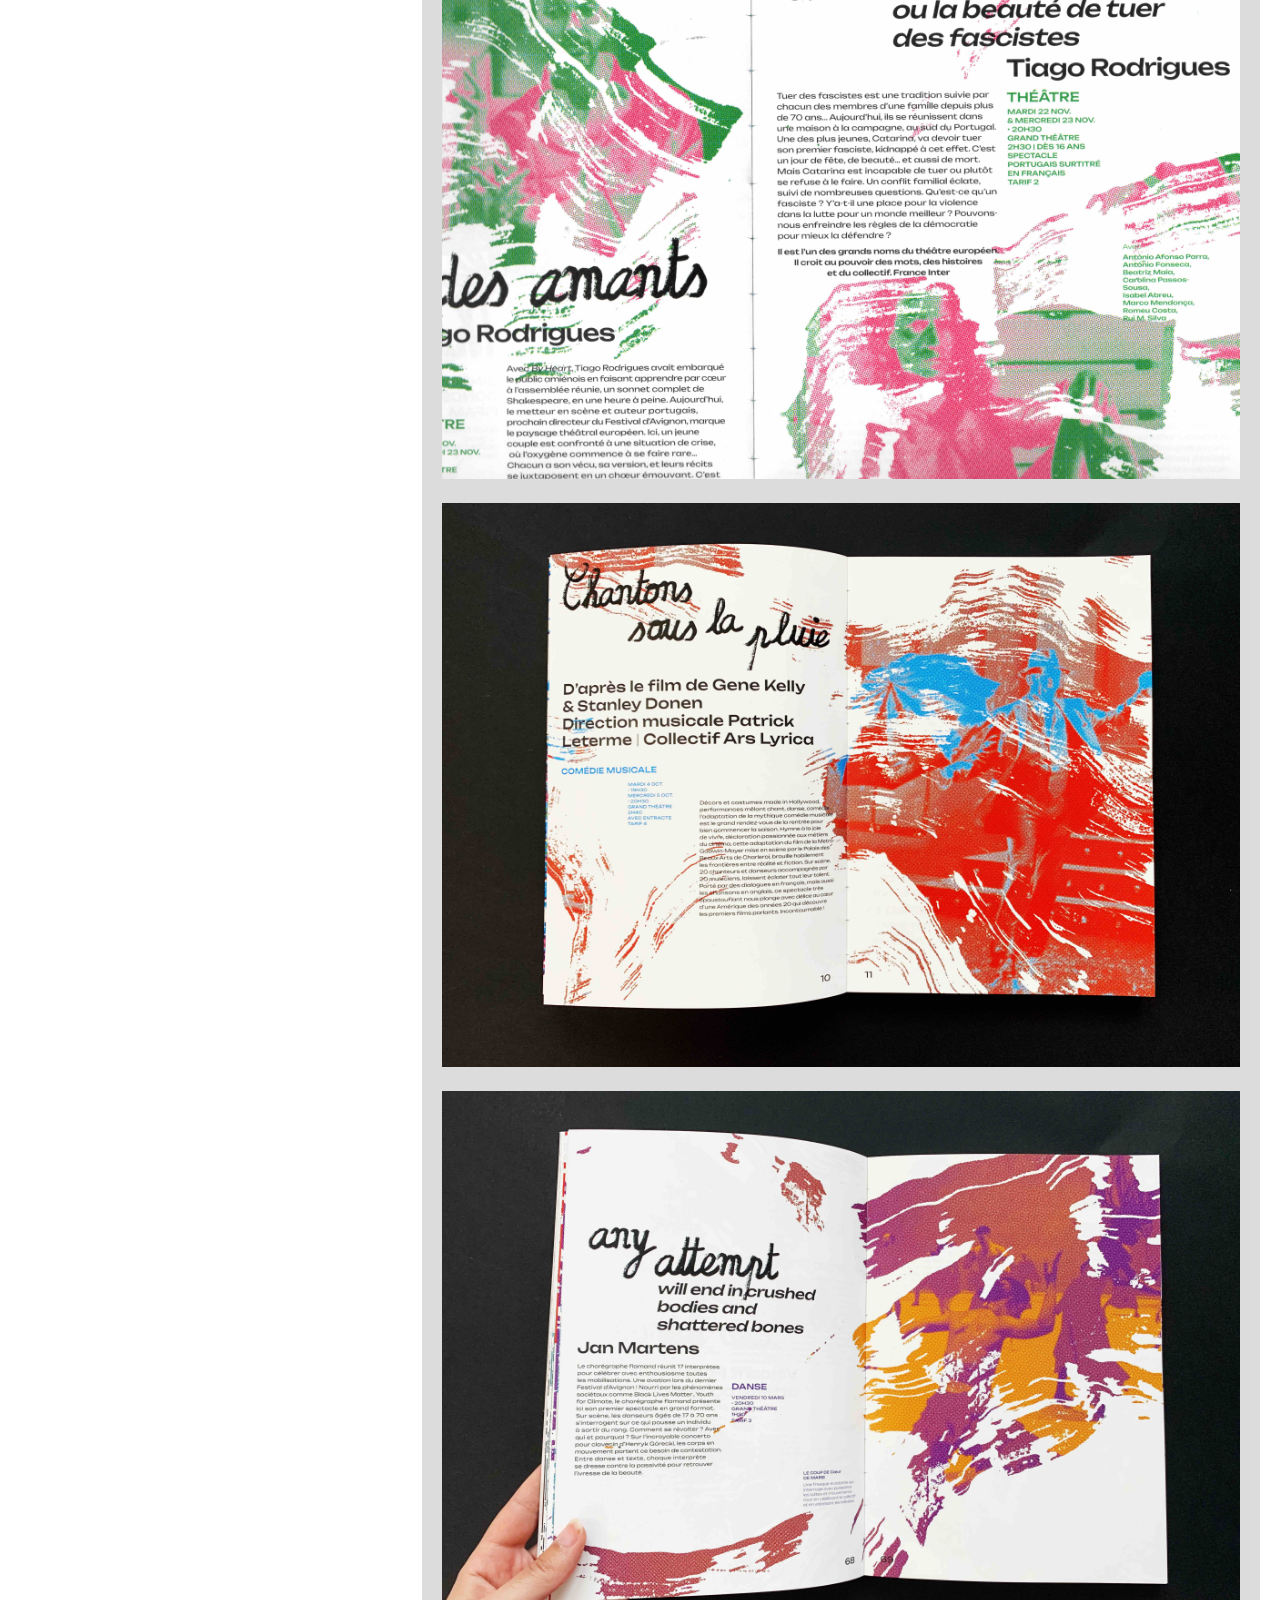
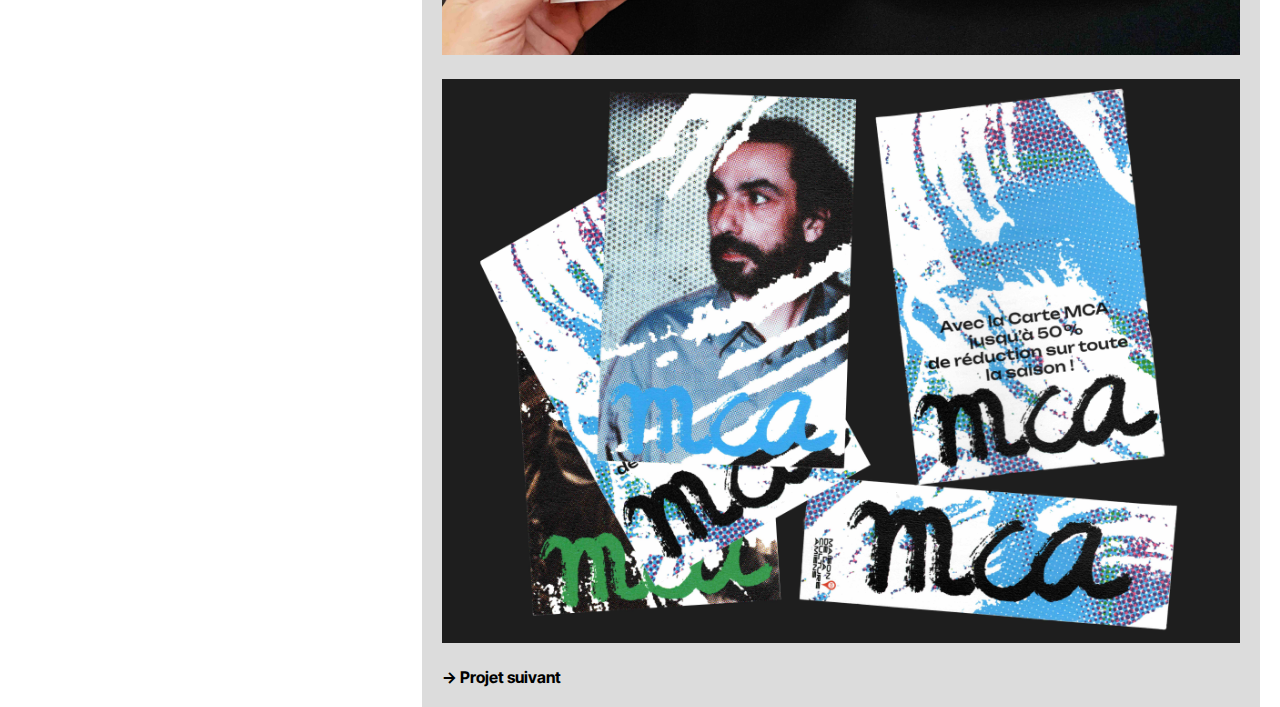
==== commit 12e6b6ac: "Update index.html" ====
--- a/index.html
+++ b/index.html
@@ -62,28 +62,31 @@
         <li>
             <a href="one/one-line-drawing.html"> 3. Typographie One Line Drawing conçue avec l'IA</a>
         </li>
+             <li>
+            <a href="numeration/numeration.html"> 4. Les systèmes de numération, édition d'archives </a>
+        </li>
         <li>
-            <a href="memoire-dna/memoire-dna.html"> 4. Écriture de rue en résistance à Amiens, <br>mémoire DNA </a>
+            <a href="memoire-dna/memoire-dna.html"> 5. Écriture de rue en résistance à Amiens, <br>mémoire DNA </a>
         </li>
 
         <li>
-            <a href="#"> 5. Festival IC.ON.IC, dépliant</a>
+            <a href="#"> 6. Festival IC.ON.IC, dépliant</a>
         </li>
 
         <li>
-            <a href="#"> 6. Ligne graphique de la collection Vents Mauvais </a>
+            <a href="#"> 7. Ligne graphique de la collection Vents Mauvais </a>
         </li>
 
         <li>
-            <a href="#"> 7. Graphisme, Féminisme et Émancipation Féminine, <br> mémoire de DNmaDE</a>
+            <a href="#"> 8. Graphisme, Féminisme et Émancipation Féminine, <br> mémoire de DNmaDE</a>
         </li>
 
         <li>
-            <a href="#"> 8. Affiches et dépliants pour le centre de planification, projet de diplôme </a>
+            <a href="#"> 9. Affiches et dépliants pour le centre de planification, projet de diplôme </a>
         </li>
 
          <li>
-            <a href="#"> 9. Identité visuelle de Gourmet Chez-vous, stage </a>
+            <a href="#"> 10. Identité visuelle de Gourmet Chez-vous, stage </a>
         </li>
 
       
@@ -145,7 +148,7 @@
 Volonté de proposer une identité visuelle sensible, dans un registre poétique pour rapprocher les amiénois de la MCA. J'a choisi le concept de la trace qui révèle avec comme slogan "La mca proche de vous”. J'ai pensé également à la création de supports déclinés à partir des affiches. 
   </p>
 
-  </div>
+  <div>
   <div class="element3">
   <img src="mca1.jpeg" alt>
   <img src="mca10.jpeg" alt> 
@@ -158,6 +161,9 @@
   <img src="mca11.jpeg" alt>
 </div>
 
+<div class="page">
+ <a href="bettina/bettina-rheims.html"> <strong> → Projet suivant </strong></a>
+</div>
 
 </main>
 
